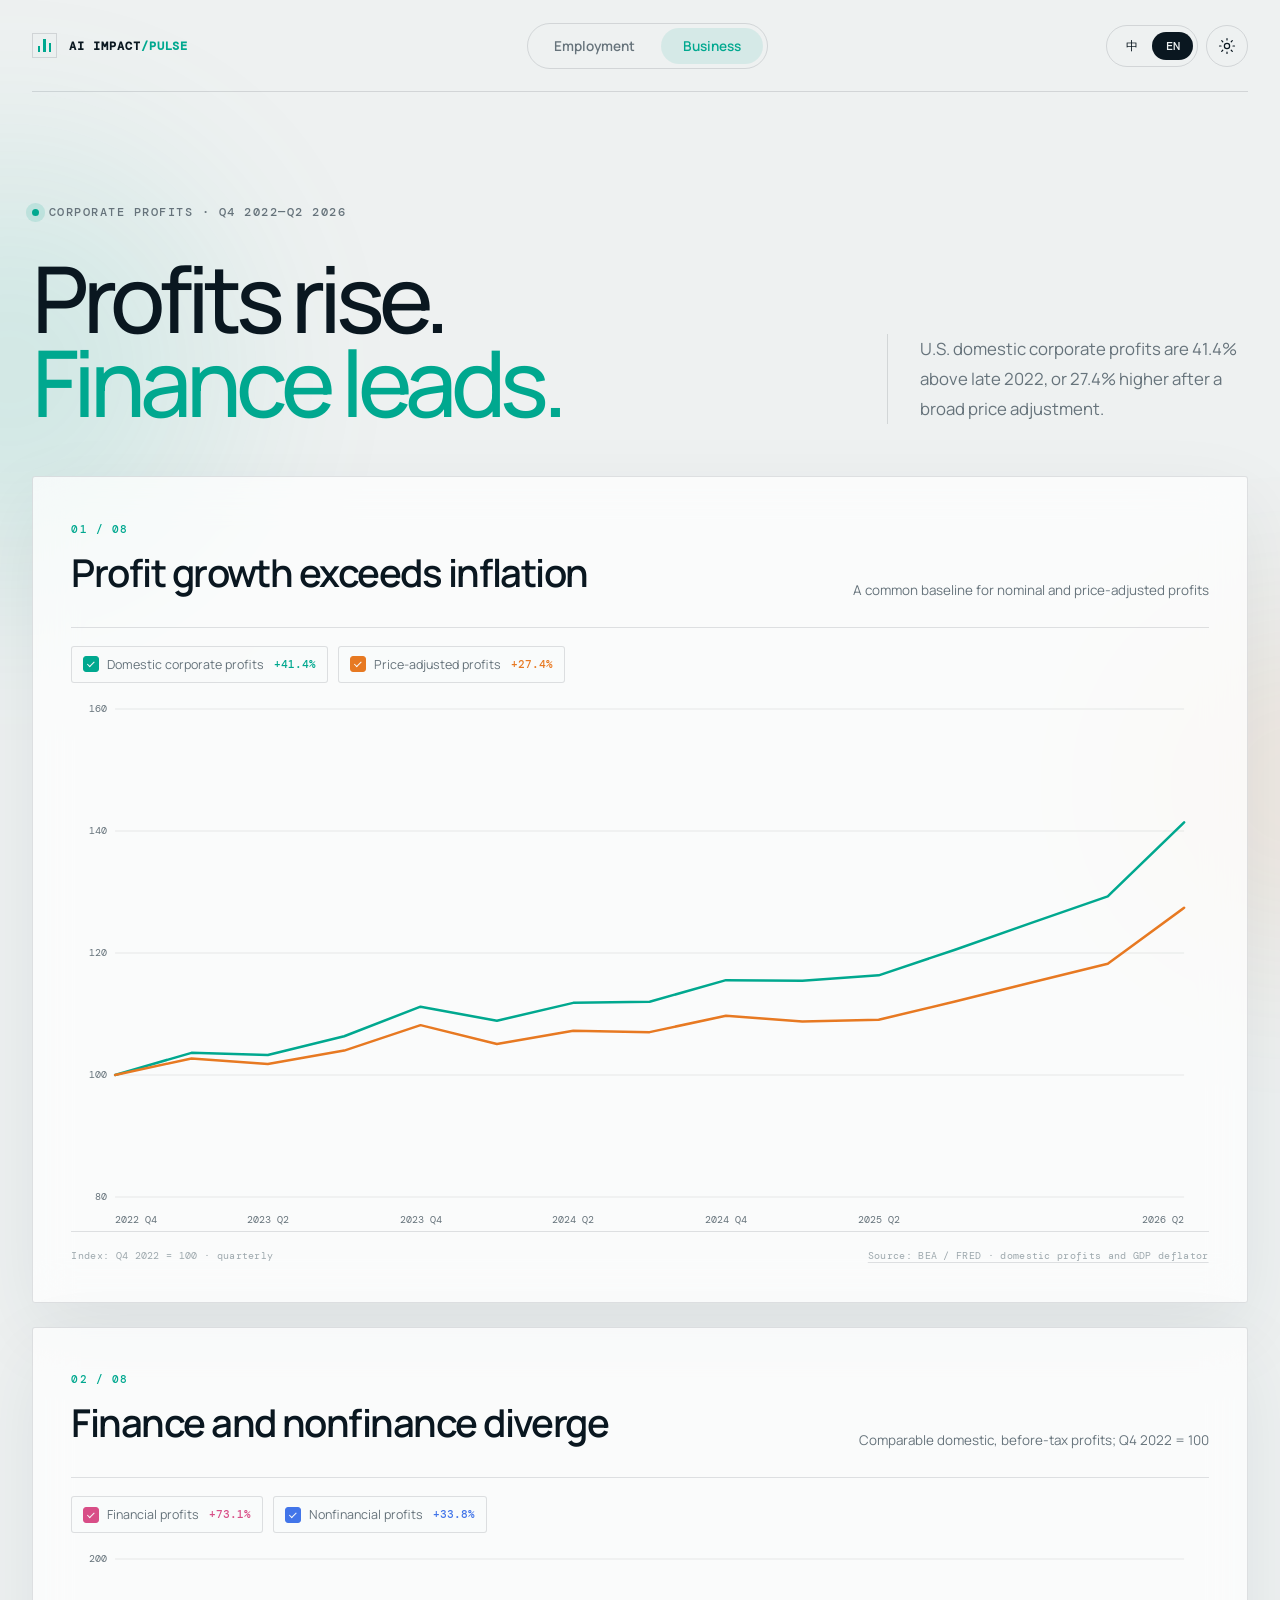
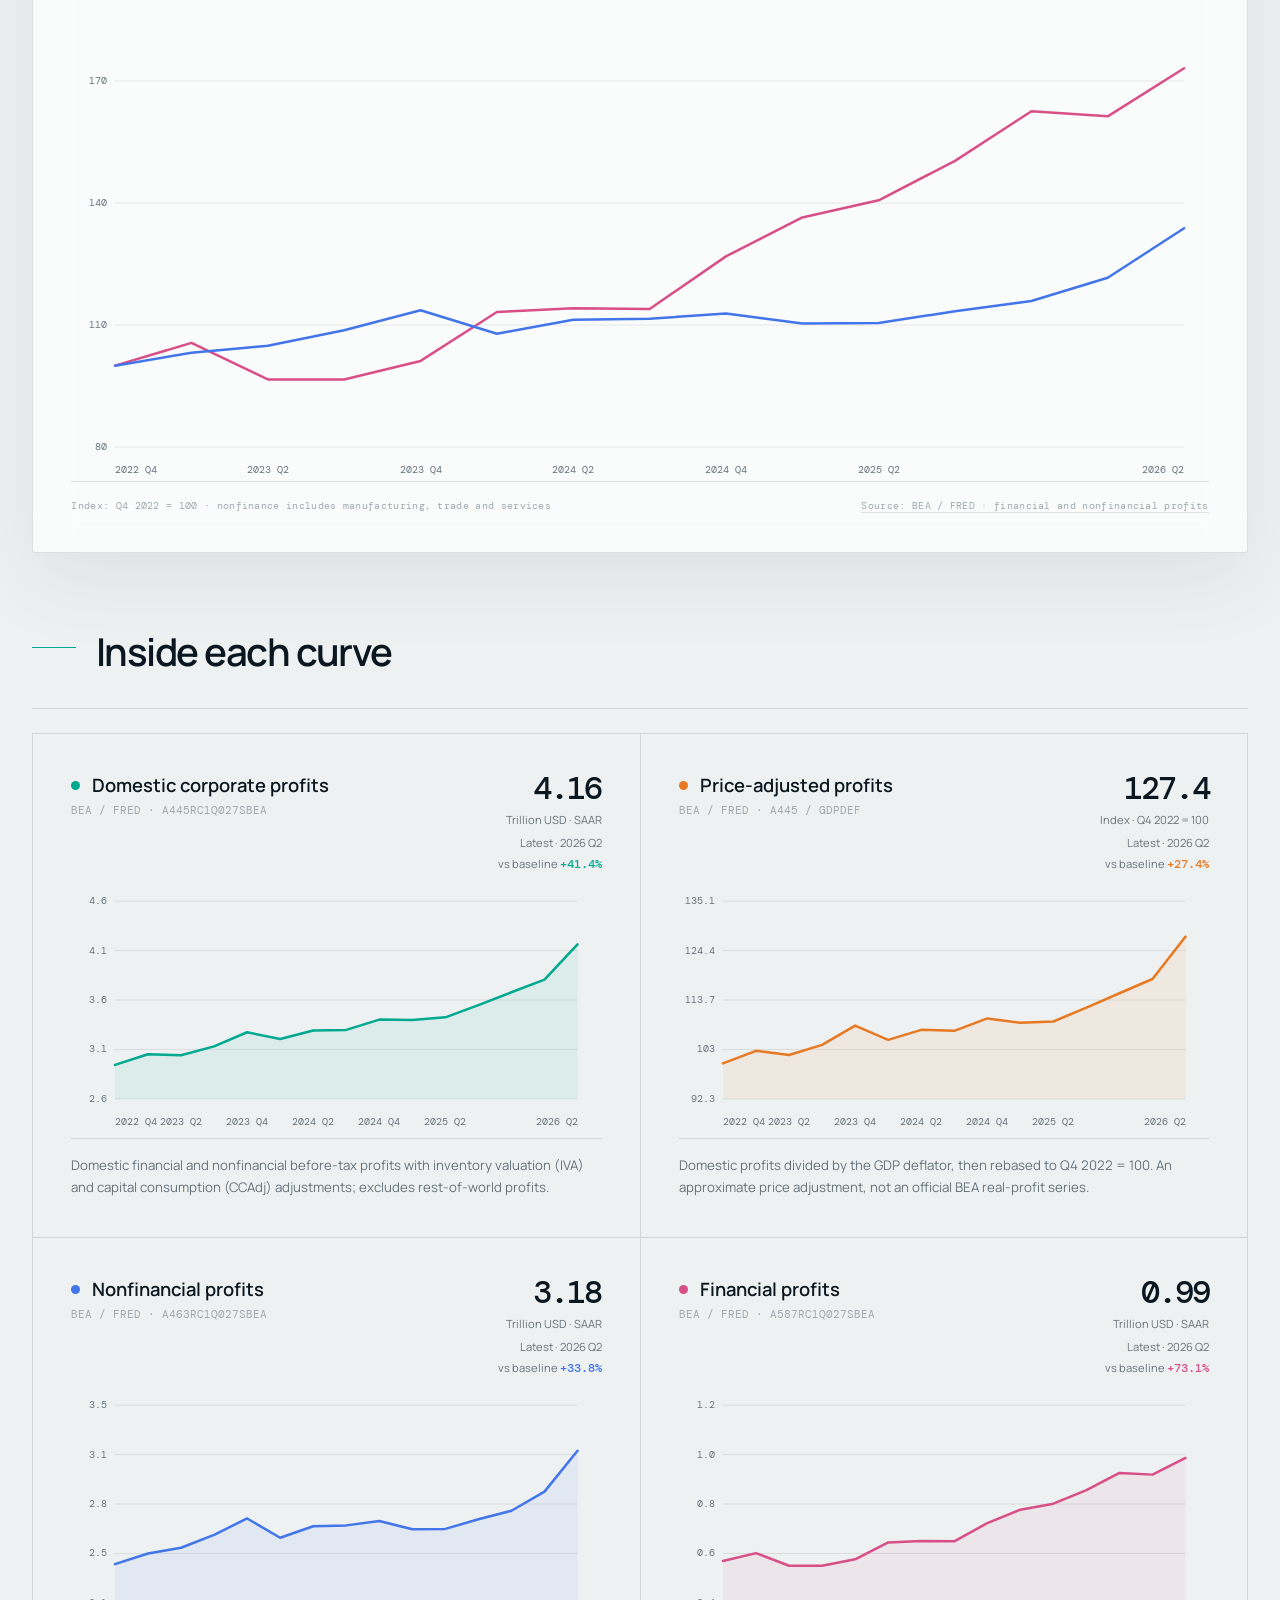
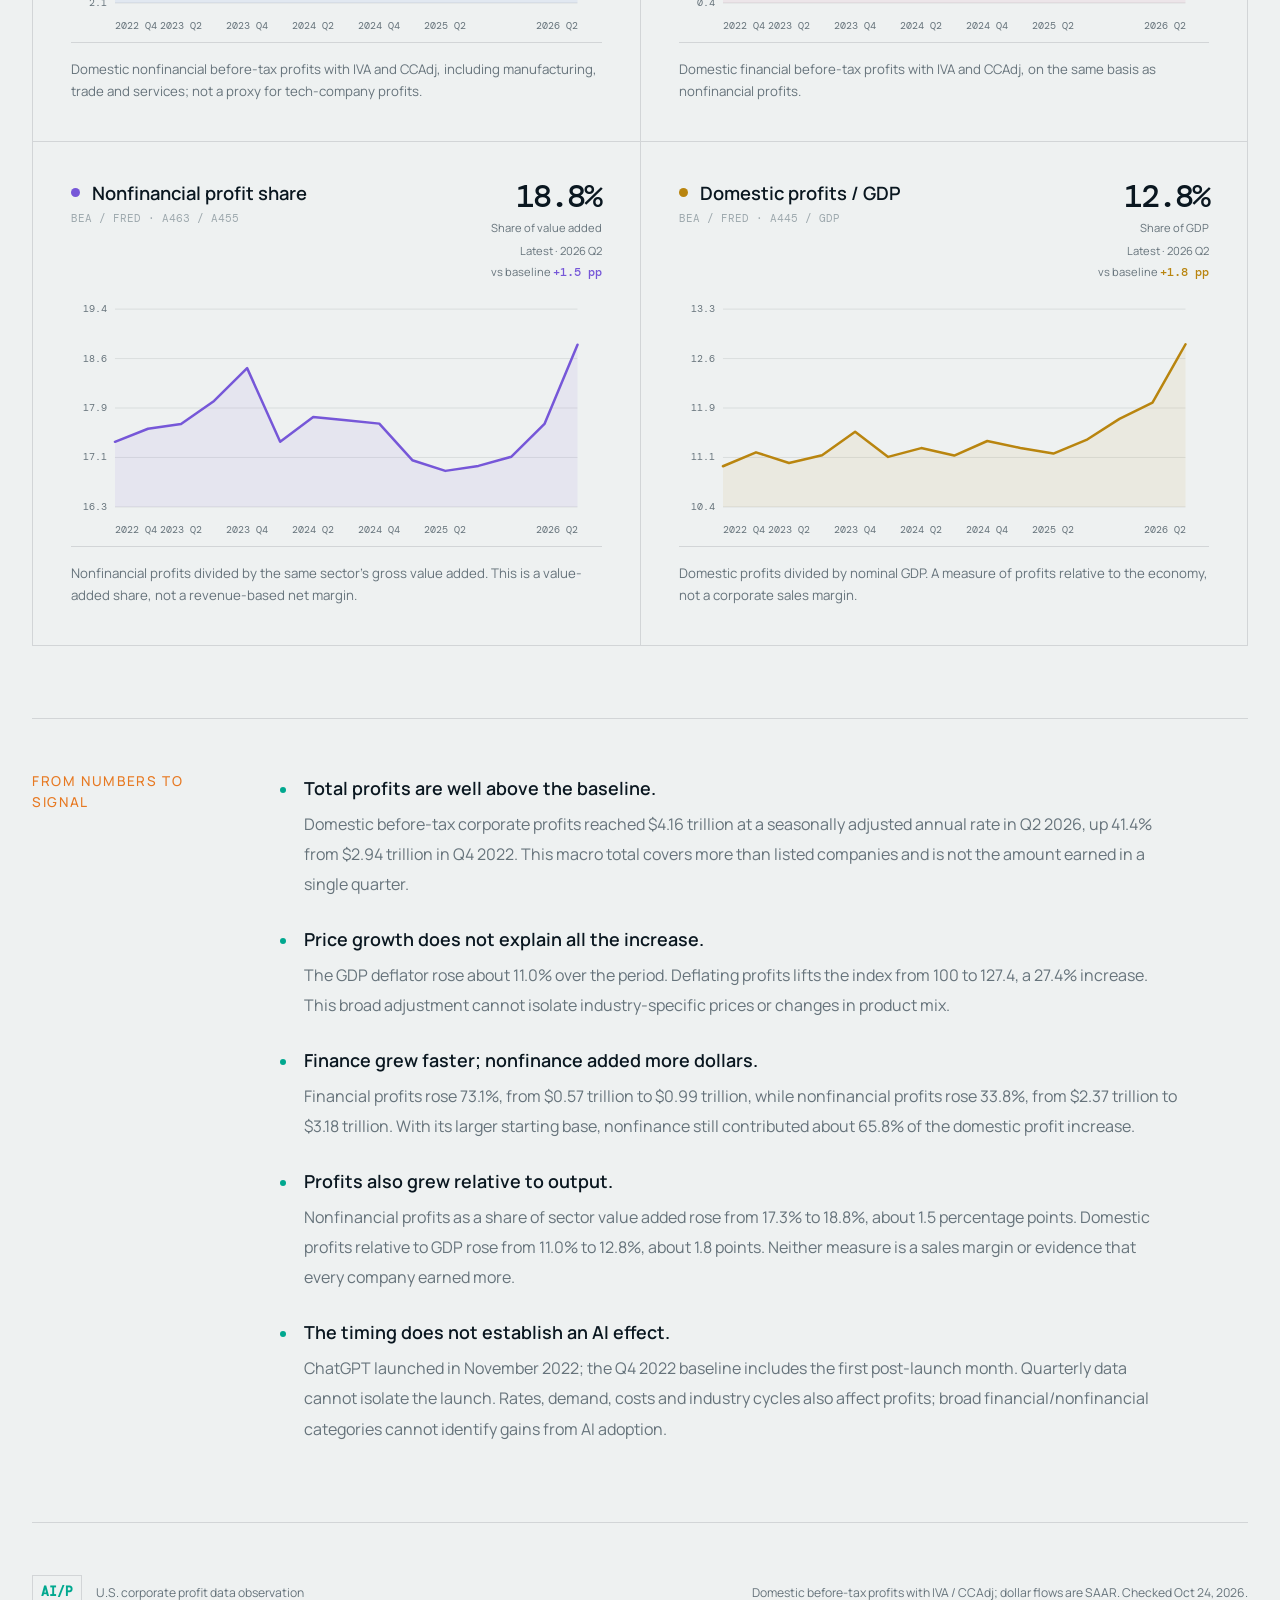
==== business.html @ 041643b2 "新增企业盈利分析页并将首页标题改为直接结论" ====
<!doctype html>
<html lang="zh-CN" data-theme="system">
<head>
  <meta charset="utf-8">
  <meta name="viewport" content="width=device-width, initial-scale=1">
  <meta name="description" content="ChatGPT 发布以来美国企业利润、价格调整后的盈利与金融和非金融行业差异。">
  <meta name="color-scheme" content="light dark">
  <title>企业｜AI 时代的数据观察</title>
  <link rel="icon" type="image/svg+xml" href="data:image/svg+xml,%3Csvg xmlns='http://www.w3.org/2000/svg' viewBox='0 0 64 64'%3E%3Crect width='64' height='64' rx='16' fill='%2309141f'/%3E%3Cpath d='M11 43l12-13 10 7 20-22' fill='none' stroke='%235eead4' stroke-width='6' stroke-linecap='round' stroke-linejoin='round'/%3E%3Ccircle cx='53' cy='15' r='5' fill='%23ffb454'/%3E%3C/svg%3E">
  <link rel="stylesheet" href="styles.css">
</head>
<body>
  <div class="ambient ambient-a" aria-hidden="true"></div>
  <div class="ambient ambient-b" aria-hidden="true"></div>

  <header class="topbar">
    <a class="brand" href="index.html" aria-label="AI Impact home">
      <span class="brand-mark" aria-hidden="true"><i></i><i></i><i></i></span>
      <span>AI IMPACT<span class="brand-accent">/PULSE</span></span>
    </a>
    <nav class="page-nav" aria-label="主题导航">
      <a href="index.html" data-i18n="navEmployment">就业</a>
      <a href="business.html" data-i18n="navBusiness" aria-current="page">企业</a>
    </nav>
    <div class="controls">
      <button class="control-btn lang-switch" id="langToggle" type="button" aria-label="Switch language"><span class="lang-active">中</span><span>EN</span></button>
      <button class="control-btn icon-btn" id="themeToggle" type="button" aria-label="切换至暗色模式">
        <svg class="sun" viewBox="0 0 24 24" aria-hidden="true"><circle cx="12" cy="12" r="3.5"/><path d="M12 2v2M12 20v2M4.93 4.93l1.42 1.42M17.65 17.65l1.42 1.42M2 12h2M20 12h2M4.93 19.07l1.42-1.42M17.65 6.35l1.42-1.42"/></svg>
        <svg class="moon" viewBox="0 0 24 24" aria-hidden="true"><path d="M20 15.2A8 8 0 0 1 8.8 4 8.2 8.2 0 1 0 20 15.2Z"/></svg>
      </button>
    </div>
  </header>

  <main id="top">
    <section class="intro" aria-labelledby="pageTitle">
      <div class="eyebrow"><span class="pulse-dot"></span><span data-i18n="eyebrow">企业盈利 · 2022 Q4—2026 Q2</span></div>
      <div class="intro-grid">
        <div>
          <h1 id="pageTitle" data-i18n="title">利润增长，<br><em>金融业领跑。</em></h1>
        </div>
        <div class="intro-copy">
          <p data-i18n="dek">美国企业境内利润较 2022 年末增长 41.4%，经价格调整后仍增长 27.4%。</p>
        </div>
      </div>
    </section>

    <section class="overview-panel" aria-labelledby="overviewTitle">
      <div class="panel-head">
        <div>
          <span class="section-no">01 / 08</span>
          <h2 id="overviewTitle" data-i18n="overviewTitle">利润增长，不只是价格上涨</h2>
        </div>
        <p data-i18n="overviewHint">统一起点，比较名义利润与价格调整后的走势</p>
      </div>
      <div class="legend" id="mainLegend"></div>
      <div class="chart chart-large" id="overviewChart" role="img" aria-label="以2022年第四季度为100的境内企业名义利润与价格调整后利润指数"></div>
      <div class="source-row">
        <span data-i18n="unit">指数：2022 Q4 = 100 · 季度数据</span>
        <a data-i18n="source" href="https://fred.stlouisfed.org/series/A445RC1Q027SBEA" target="_blank" rel="noopener">来源：BEA / FRED · 境内企业利润、GDP 平减指数</a>
      </div>
    </section>

    <section class="overview-panel" aria-labelledby="graduateOverviewTitle">
      <div class="panel-head">
        <div>
          <span class="section-no">02 / 08</span>
          <h2 id="graduateOverviewTitle" data-i18n="graduateOverviewTitle">金融与非金融：增幅不同</h2>
        </div>
        <p data-i18n="graduateOverviewHint">同口径境内税前利润；2022 Q4 = 100</p>
      </div>
      <div class="legend" id="graduateLegend"></div>
      <div class="chart chart-large" id="graduateOverviewChart" role="img" aria-label="金融和非金融境内企业利润指数比较"></div>
      <div class="source-row">
        <span data-i18n="graduateUnit">指数：2022 Q4 = 100 · 非金融含制造、贸易及服务业等</span>
        <a data-i18n="graduateSource" href="https://fred.stlouisfed.org/series/A587RC1Q027SBEA" target="_blank" rel="noopener">来源：BEA / FRED · 金融、非金融行业利润</a>
      </div>
    </section>

    <section class="details" aria-labelledby="detailsTitle">
      <div class="details-head">
        <span class="eyebrow-line"></span>
        <h2 id="detailsTitle" data-i18n="detailsTitle">拆开每一条曲线</h2>
      </div>
      <div class="chart-grid" id="detailGrid"></div>
    </section>

    <section class="reading" aria-labelledby="readingTitle">
      <h2 class="reading-kicker" id="readingTitle" data-i18n="readingKicker">从数字到信号</h2>
      <ul class="reading-list" data-i18n="readingText"><li><strong>企业利润总量明显高于起点。</strong>2026 年第二季度，境内企业税前利润为 4.16 万亿美元（季调年率），较 2022 年第四季度的 2.94 万亿美元增长 41.4%。这是境内公司制企业的宏观总量，不仅是上市公司，也不是一个季度实际赚得的金额。</li><li><strong>利润增长超过同期价格涨幅。</strong>同期 GDP 平减指数上涨约 11.0%；用它调整利润后，利润指数从 100 升至 127.4，增幅约 27.4%。价格上涨不能解释全部名义利润增长，但这一近似指标不能分离行业价格与产品结构变化。</li><li><strong>金融业增幅领先，非金融业贡献更多增量。</strong>金融企业利润从 0.57 万亿升至 0.99 万亿美元，增长 73.1%；非金融企业从 2.37 万亿升至 3.18 万亿美元，增长 33.8%。由于基数更大，非金融业仍贡献了约 65.8% 的境内利润增量。</li><li><strong>利润相对经济产出的份额也在扩大。</strong>非金融利润占同部门增加值的比例从 17.3% 升至 18.8%，提高约 1.5 个百分点；境内利润与 GDP 之比从 11.0% 升至 12.8%，提高约 1.8 个百分点。两者都不是销售净利率，也不表示每家企业都赚得更多。</li><li><strong>时间上的同步，不能证明 AI 带来这些利润。</strong>ChatGPT 于 2022 年 11 月发布，本页以包含发布后首月的 2022 Q4 为参照，季度数据无法精确切分发布前后。利率、需求、成本及行业周期也会改变利润；金融与非金融的宏观划分不足以识别 AI 采用者的收益。</li></ul>
    </section>
  </main>

  <footer>
    <div><span class="footer-mark">AI/P</span><span data-i18n="footerText">美国企业盈利数据观察</span></div>
    <p data-i18n="footerNote">境内企业税前利润，含 IVA / CCAdj；金额为季调年率。核查：2026.10.24。</p>
  </footer>

  <div class="tooltip" id="tooltip" role="status" aria-live="polite"></div>
  <script src="business.js"></script>
  <script src="charts.js"></script>
</body>
</html>
---- styles.css ----
@import url('https://fonts.googleapis.com/css2?family=DM+Mono:wght@400;500&family=Manrope:wght@400;500;600;700&family=Noto+Sans+SC:wght@400;500;600;700&display=swap');

:root {
  color-scheme: light;
  --bg: #eef1f1;
  --surface: rgba(255,255,255,.72);
  --surface-solid: #f8fafa;
  --ink: #0a1720;
  --muted: #66737b;
  --faint: #9da8ad;
  --line: rgba(10,23,32,.12);
  --grid: rgba(10,23,32,.09);
  --teal: #00a88f;
  --orange: #e77922;
  --blue: #4275e9;
  --pink: #d84e87;
  --violet: #7657d8;
  --gold: #b9850f;
  --shadow: 0 28px 80px rgba(28,48,58,.08);
}

html[data-theme="dark"] {
  color-scheme: dark;
  --bg: #071118;
  --surface: rgba(12,27,36,.78);
  --surface-solid: #0d1c25;
  --ink: #edf7f8;
  --muted: #93a4ad;
  --faint: #5e7078;
  --line: rgba(208,234,237,.13);
  --grid: rgba(208,234,237,.09);
  --teal: #5eead4;
  --orange: #ffb454;
  --blue: #82a7ff;
  --pink: #ff85b3;
  --violet: #b9a2ff;
  --gold: #ffd166;
  --shadow: 0 28px 90px rgba(0,0,0,.28);
}

* { box-sizing: border-box; }
html { scroll-behavior: smooth; }
body {
  margin: 0;
  min-width: 320px;
  background: var(--bg);
  color: var(--ink);
  font-family: Manrope, "Noto Sans SC", system-ui, sans-serif;
  transition: background .35s ease, color .35s ease;
  overflow-x: hidden;
}
button, a { font: inherit; }
button { color: inherit; }
.ambient { position: fixed; border-radius: 50%; pointer-events: none; filter: blur(100px); opacity: .12; z-index: -1; }
.ambient-a { width: 420px; height: 420px; background: var(--teal); left: -200px; top: 160px; }
.ambient-b { width: 330px; height: 330px; background: var(--orange); right: -180px; top: 620px; opacity: .09; }

.topbar {
  width: min(1400px, calc(100% - 64px));
  margin: 0 auto;
  height: 92px;
  display: flex;
  align-items: center;
  justify-content: space-between;
  border-bottom: 1px solid var(--line);
}
.brand { color: var(--ink); text-decoration: none; font: 600 .75rem/1 DM Mono, monospace; letter-spacing: .08em; display: flex; align-items: center; gap: 12px; }
.brand-accent { color: var(--teal); }
.brand-mark { width: 25px; height: 25px; display: flex; align-items: end; gap: 3px; padding: 5px; border: 1px solid var(--line); }
.brand-mark i { width: 3px; background: var(--teal); display: block; }
.brand-mark i:nth-child(1) { height: 6px; }.brand-mark i:nth-child(2) { height: 13px; }.brand-mark i:nth-child(3) { height: 9px; }
.page-nav { display: flex; gap: 4px; padding: 4px; border: 1px solid var(--line); border-radius: 999px; }
.page-nav a { text-decoration: none; color: var(--muted); font-size: .85rem; font-weight: 600; padding: 9px 22px; border-radius: 999px; transition: background .2s, color .2s; }
.page-nav a:hover { color: var(--ink); background: var(--surface); }
.page-nav a[aria-current="page"] { color: var(--teal); background: color-mix(in srgb, var(--teal) 10%, transparent); }
a:focus-visible, button:focus-visible { outline: 2px solid var(--teal); outline-offset: 4px; }
.controls { display: flex; gap: 8px; }
.control-btn { height: 42px; border: 1px solid var(--line); background: transparent; cursor: pointer; border-radius: 999px; transition: background .2s, border-color .2s; }
.control-btn:hover { background: var(--surface); border-color: var(--faint); }
.lang-switch { display: grid; grid-template-columns: repeat(2, 1fr); padding: 4px; min-width: 92px; align-items: center; font: 500 .75rem/1 DM Mono, monospace; }
.lang-switch span { padding: 8px 9px; border-radius: 99px; }
.lang-switch .lang-active { background: var(--ink); color: var(--bg); }
.icon-btn { width: 42px; display: grid; place-items: center; }
.icon-btn svg { width: 18px; height: 18px; fill: none; stroke: currentColor; stroke-width: 1.6; stroke-linecap: round; stroke-linejoin: round; }
.icon-btn .moon { display: none; }
html[data-theme="dark"] .icon-btn .sun { display: none; }
html[data-theme="dark"] .icon-btn .moon { display: block; }

main { width: min(1400px, calc(100% - 64px)); margin: 0 auto; }
.intro { padding: clamp(64px, 9vw, 130px) 0 52px; }
.eyebrow { font: 500 .72rem/1 DM Mono, monospace; letter-spacing: .13em; color: var(--muted); text-transform: uppercase; display: flex; gap: 10px; align-items: center; margin-bottom: 38px; }
.pulse-dot { width: 7px; height: 7px; border-radius: 50%; background: var(--teal); box-shadow: 0 0 0 6px color-mix(in srgb, var(--teal) 14%, transparent); }
.intro-grid { display: grid; grid-template-columns: minmax(0, 1.5fr) minmax(300px, .72fr); gap: clamp(48px, 8vw, 130px); align-items: end; }
h1 { margin: 0; font-size: clamp(3.1rem, 7.2vw, 7.6rem); line-height: .91; letter-spacing: -.065em; font-weight: 500; }
h1 em { font-style: normal; color: var(--teal); }
.intro-copy { border-left: 1px solid var(--line); padding-left: 32px; }
.intro-copy > p { font-size: 1.05rem; line-height: 1.8; color: var(--muted); margin: 0; }

.overview-panel { background: var(--surface); border: 1px solid var(--line); border-radius: 3px; box-shadow: var(--shadow); backdrop-filter: blur(20px); padding: clamp(24px, 3vw, 46px); }
.overview-panel + .overview-panel { margin-top: 24px; }
.panel-head { display: flex; justify-content: space-between; gap: 24px; align-items: flex-end; margin-bottom: 28px; }
.panel-head h2, .details-head h2 { font-size: clamp(1.7rem, 3vw, 2.7rem); letter-spacing: -.04em; margin: 8px 0 0; font-weight: 600; }
.panel-head p { color: var(--muted); margin: 0; font-size: .84rem; }
.section-no { font: 500 .7rem/1 DM Mono, monospace; letter-spacing: .1em; color: var(--teal); }
.legend { display: flex; gap: 10px; flex-wrap: wrap; border-top: 1px solid var(--line); padding: 18px 0 8px; }
.legend-item { border: 1px solid var(--line); background: color-mix(in srgb, var(--surface-solid) 55%, transparent); padding: 9px 11px; color: var(--muted); display: flex; gap: 8px; align-items: center; border-radius: 3px; font-size: .78rem; cursor: pointer; transition: opacity .2s, background .2s, border-color .2s; }
.legend-item:hover { border-color: color-mix(in srgb, var(--series-color) 48%, var(--line)); background: var(--surface-solid); }
.legend-check { width: 16px; height: 16px; border: 1px solid var(--series-color); background: var(--series-color); border-radius: 3px; display: grid; place-items: center; flex: 0 0 auto; }
.legend-check i { width: 7px; height: 4px; border-left: 1.5px solid var(--surface-solid); border-bottom: 1.5px solid var(--surface-solid); transform: rotate(-45deg) translateY(-1px); }
.legend-name { white-space: nowrap; }
.legend-item strong { color: var(--series-color); font: 500 .7rem/1 DM Mono, monospace; padding-left: 2px; }
.legend-item.is-muted { opacity: .42; background: transparent; }
.legend-item.is-muted .legend-check { background: transparent; border-color: var(--faint); }
.legend-item.is-muted .legend-check i { opacity: 0; }
.chart { position: relative; width: 100%; min-height: 250px; }
.chart-large { height: min(48vw, 540px); min-height: 360px; }
.chart svg { width: 100%; height: 100%; overflow: visible; display: block; }
.chart text { fill: var(--muted); font-family: DM Mono, monospace; font-size: 10px; }
.grid-line { stroke: var(--grid); stroke-width: 1; vector-effect: non-scaling-stroke; }
.axis-line { stroke: var(--line); stroke-width: 1; vector-effect: non-scaling-stroke; }
.series-line { fill: none; stroke: var(--series-color); stroke-width: 2.5; vector-effect: non-scaling-stroke; stroke-linecap: round; stroke-linejoin: round; transition: opacity .2s; }
.series-gap { stroke-dasharray: 4 5; }
.series-area { opacity: .075; }
.series-dot { fill: var(--surface-solid); stroke: var(--series-color); stroke-width: 2; vector-effect: non-scaling-stroke; opacity: 0; transition: opacity .1s; }
.hover-line { stroke: var(--ink); stroke-width: 1; stroke-dasharray: 3 4; vector-effect: non-scaling-stroke; opacity: .35; }
.chart-hit { fill: transparent; cursor: crosshair; }
.source-row a { color: inherit; text-decoration-color: var(--line); text-underline-offset: 3px; }
.source-row { display: flex; justify-content: space-between; gap: 20px; padding-top: 16px; border-top: 1px solid var(--line); color: var(--faint); font: 400 .65rem/1.5 DM Mono, monospace; letter-spacing: .03em; }
.tooltip { position: fixed; z-index: 20; pointer-events: none; opacity: 0; transform: translate(12px, -50%); background: var(--ink); color: var(--bg); padding: 12px 14px; border-radius: 3px; box-shadow: 0 12px 35px rgba(0,0,0,.25); min-width: 150px; transition: opacity .08s; font-size: .75rem; }
.tooltip.is-visible { opacity: 1; }
.tooltip-date { font: 500 .67rem/1 DM Mono, monospace; opacity: .65; margin-bottom: 10px; }
.tooltip-row { display: flex; justify-content: space-between; gap: 22px; margin-top: 6px; }
.tooltip-row span:first-child { display: flex; align-items: center; gap: 7px; }
.tooltip-swatch { width: 7px; height: 7px; border-radius: 50%; background: var(--c); }
.tooltip strong { font-family: DM Mono, monospace; }

.reading { display: grid; grid-template-columns: .35fr 1.65fr; gap: 40px; border-top: 1px solid var(--line); padding: 52px 0 78px; align-items: start; }
.reading-kicker { margin: 0; color: var(--orange); font: 500 .85rem/1.6 Manrope, "Noto Sans SC", sans-serif; letter-spacing: .12em; text-transform: uppercase; }
.reading-list { margin: 0; padding-left: 1.25em; display: grid; gap: 22px; max-width: 900px; }
.reading-list li { padding-left: 6px; color: var(--muted); font-size: 1rem; line-height: 1.9; }
.reading-list li::marker { color: var(--teal); }
.reading strong { color: var(--ink); font-weight: 600; display: block; font-size: 1.12rem; margin-bottom: 4px; }
.details { padding: 64px 0 72px; }
.details-head { display: flex; align-items: center; gap: 20px; border-bottom: 1px solid var(--line); padding-bottom: 30px; margin-bottom: 24px; }
.eyebrow-line { width: 44px; height: 1px; background: var(--teal); }
.chart-grid { display: grid; grid-template-columns: repeat(2, minmax(0, 1fr)); border-left: 1px solid var(--line); border-top: 1px solid var(--line); }
.chart-card { padding: clamp(22px, 3vw, 38px); border-right: 1px solid var(--line); border-bottom: 1px solid var(--line); min-width: 0; }
.card-head { display: flex; justify-content: space-between; gap: 18px; margin-bottom: 12px; }
.card-title { display: flex; gap: 12px; align-items: center; }
.card-title i { flex: 0 0 9px; width: 9px; height: 9px; background: var(--series-color); border-radius: 50%; }
.card-title h3 { margin: 0; font-size: 1.15rem; font-weight: 600; }
.card-head > div:first-child { min-width: 0; }
.series-code { overflow-wrap: anywhere; color: var(--faint); font: 400 .67rem/1 DM Mono, monospace; margin-top: 7px; }
.card-stat { text-align: right; flex: 0 0 auto; }
.card-stat strong { font: 500 2rem/1 DM Mono, monospace; letter-spacing: -.06em; }
.card-stat span { display: block; color: var(--muted); font-size: .7rem; margin-top: 8px; }
.card-stat .card-change { margin-top: 6px; white-space: nowrap; }
.card-change b { color: var(--series-color); font: 500 .72rem/1 DM Mono, monospace; }
.mini-chart { height: 250px; }
.card-note { border-top: 1px solid var(--line); padding-top: 16px; margin: 5px 0 0; color: var(--muted); font-size: .83rem; line-height: 1.65; }
footer { width: min(1400px, calc(100% - 64px)); margin: 0 auto; border-top: 1px solid var(--line); min-height: 140px; display: flex; justify-content: space-between; align-items: center; gap: 20px; color: var(--muted); font-size: .76rem; }
footer > div { display: flex; align-items: center; gap: 14px; }
.footer-mark { font: 600 .8rem/1 DM Mono, monospace; border: 1px solid var(--line); padding: 10px 8px; color: var(--teal); }
footer p { text-align: right; }

@media (max-width: 900px) {
  .topbar, main, footer { width: min(100% - 36px, 1400px); }
  .topbar { height: 76px; }
  .intro { padding-top: 64px; }
  .intro-grid { grid-template-columns: 1fr; gap: 40px; }
  .intro-copy { max-width: 650px; }
  .chart-grid { grid-template-columns: 1fr; }
  .reading { grid-template-columns: 1fr; gap: 22px; }
}
@media (max-width: 760px) {
  .topbar { display: grid; grid-template-columns: 1fr auto; height: auto; min-height: 120px; gap: 12px; padding: 16px 0; }
  .page-nav { grid-row: 2; grid-column: 1 / -1; justify-self: center; }
  .page-nav a { padding: 8px 26px; }
  .controls { grid-column: 2; grid-row: 1; }
}
@media (max-width: 620px) {
  .topbar, main, footer { width: min(100% - 24px, 1400px); }
  .brand { font-size: .65rem; }
  .brand-mark { display: none; }
  .lang-switch { min-width: 82px; }
  h1 { font-size: clamp(2.75rem, 15vw, 4.2rem); line-height: .96; }
  .intro-copy { border-left: 0; padding-left: 0; }
  .panel-head { align-items: start; flex-direction: column; }
  .overview-panel { margin-left: -4px; margin-right: -4px; padding: 20px 14px; }
  .chart-large { min-height: 330px; }
  .source-row { flex-direction: column; gap: 6px; }
  .legend { gap: 12px 18px; }
  .legend-item { width: calc(50% - 9px); justify-content: flex-start; }
  .legend-name { white-space: normal; min-width: 0; overflow-wrap: anywhere; }
  .legend-item strong { margin-left: auto; flex-shrink: 0; }
  .graduate-overview .legend-item { width: 100%; }
  .chart-card { padding: 26px 16px; }
  .card-head { align-items: flex-start; gap: 12px; }
  .card-title { gap: 8px; }
  .card-title h3 { font-size: 1rem; overflow-wrap: anywhere; }
  .card-stat { max-width: 52%; }
  .card-unit { line-height: 1.5; }
  .card-stat .card-change { white-space: normal; }
  .card-stat strong { font-size: 1.65rem; }
  footer { align-items: flex-start; flex-direction: column; justify-content: center; padding: 28px 0; }
  footer p { text-align: left; margin: 0; }
}
@media (prefers-reduced-motion: reduce) { * { scroll-behavior: auto !important; transition-duration: .01ms !important; } }
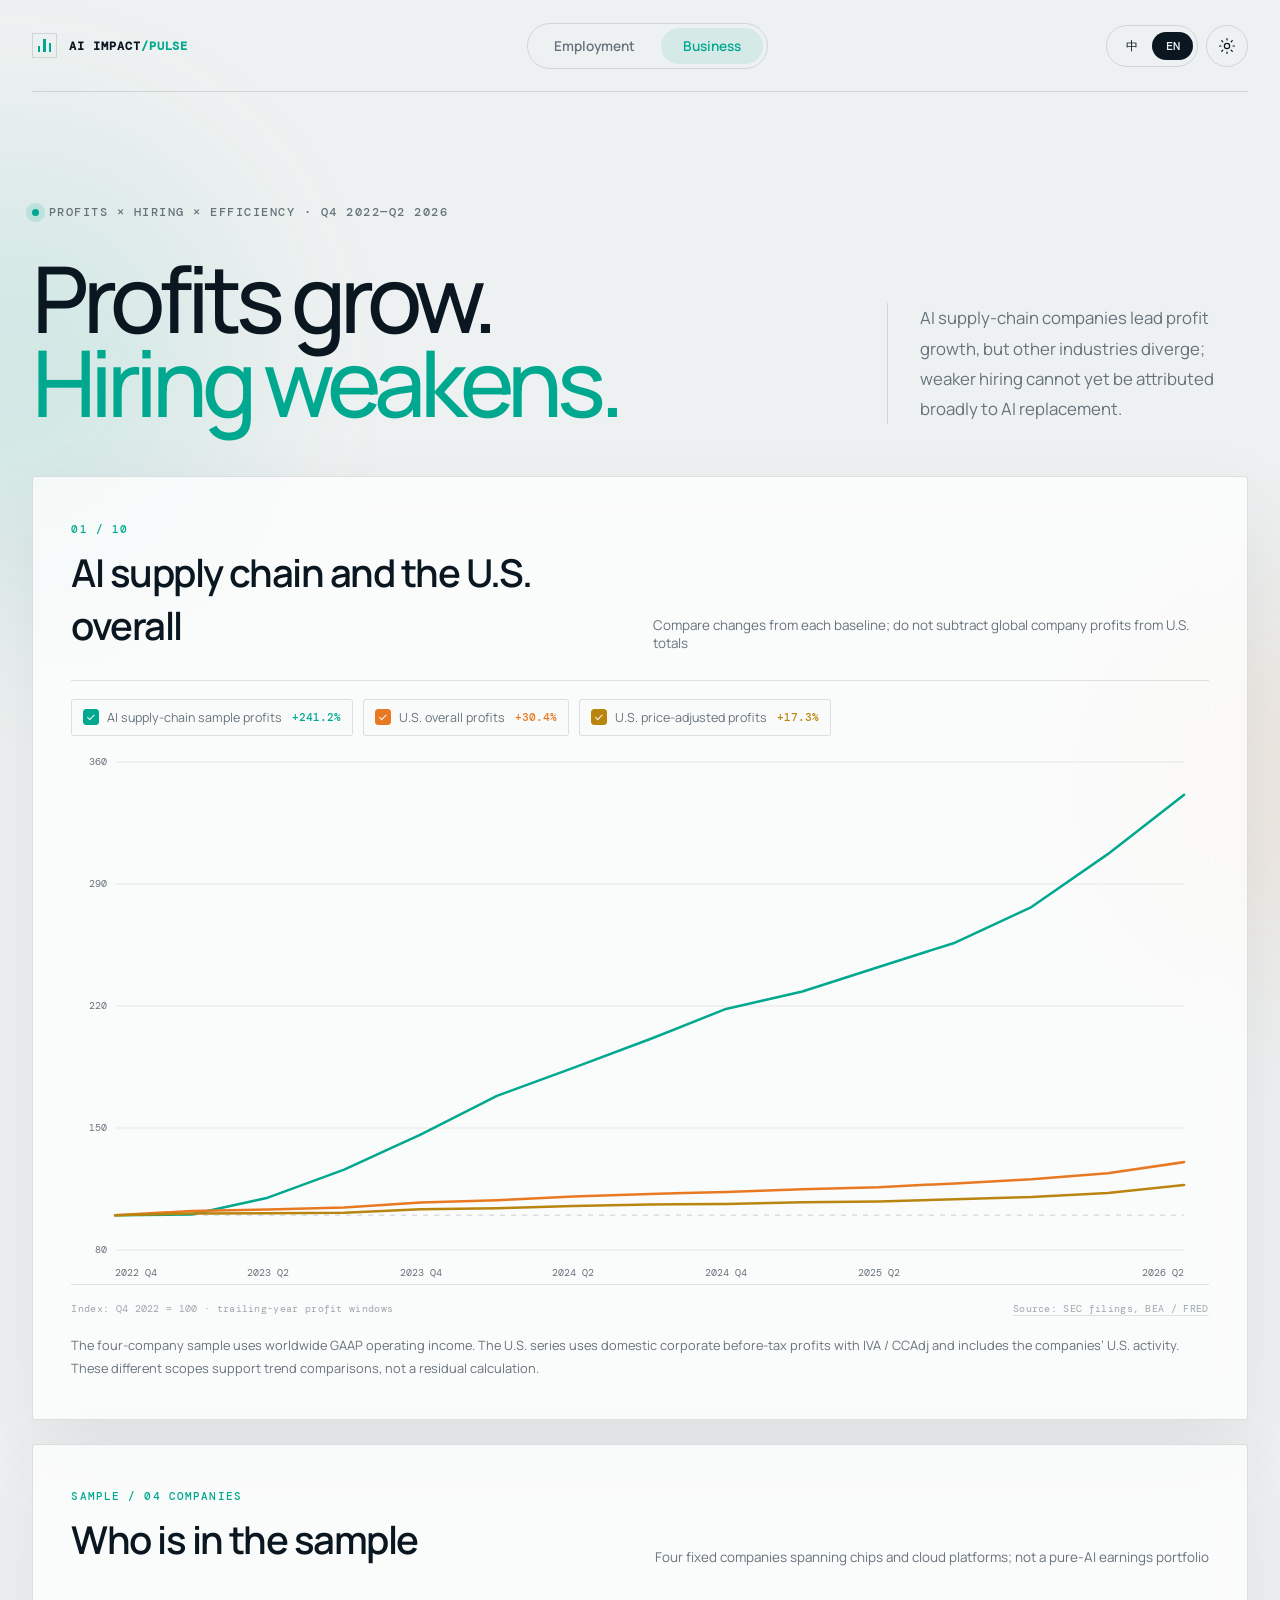
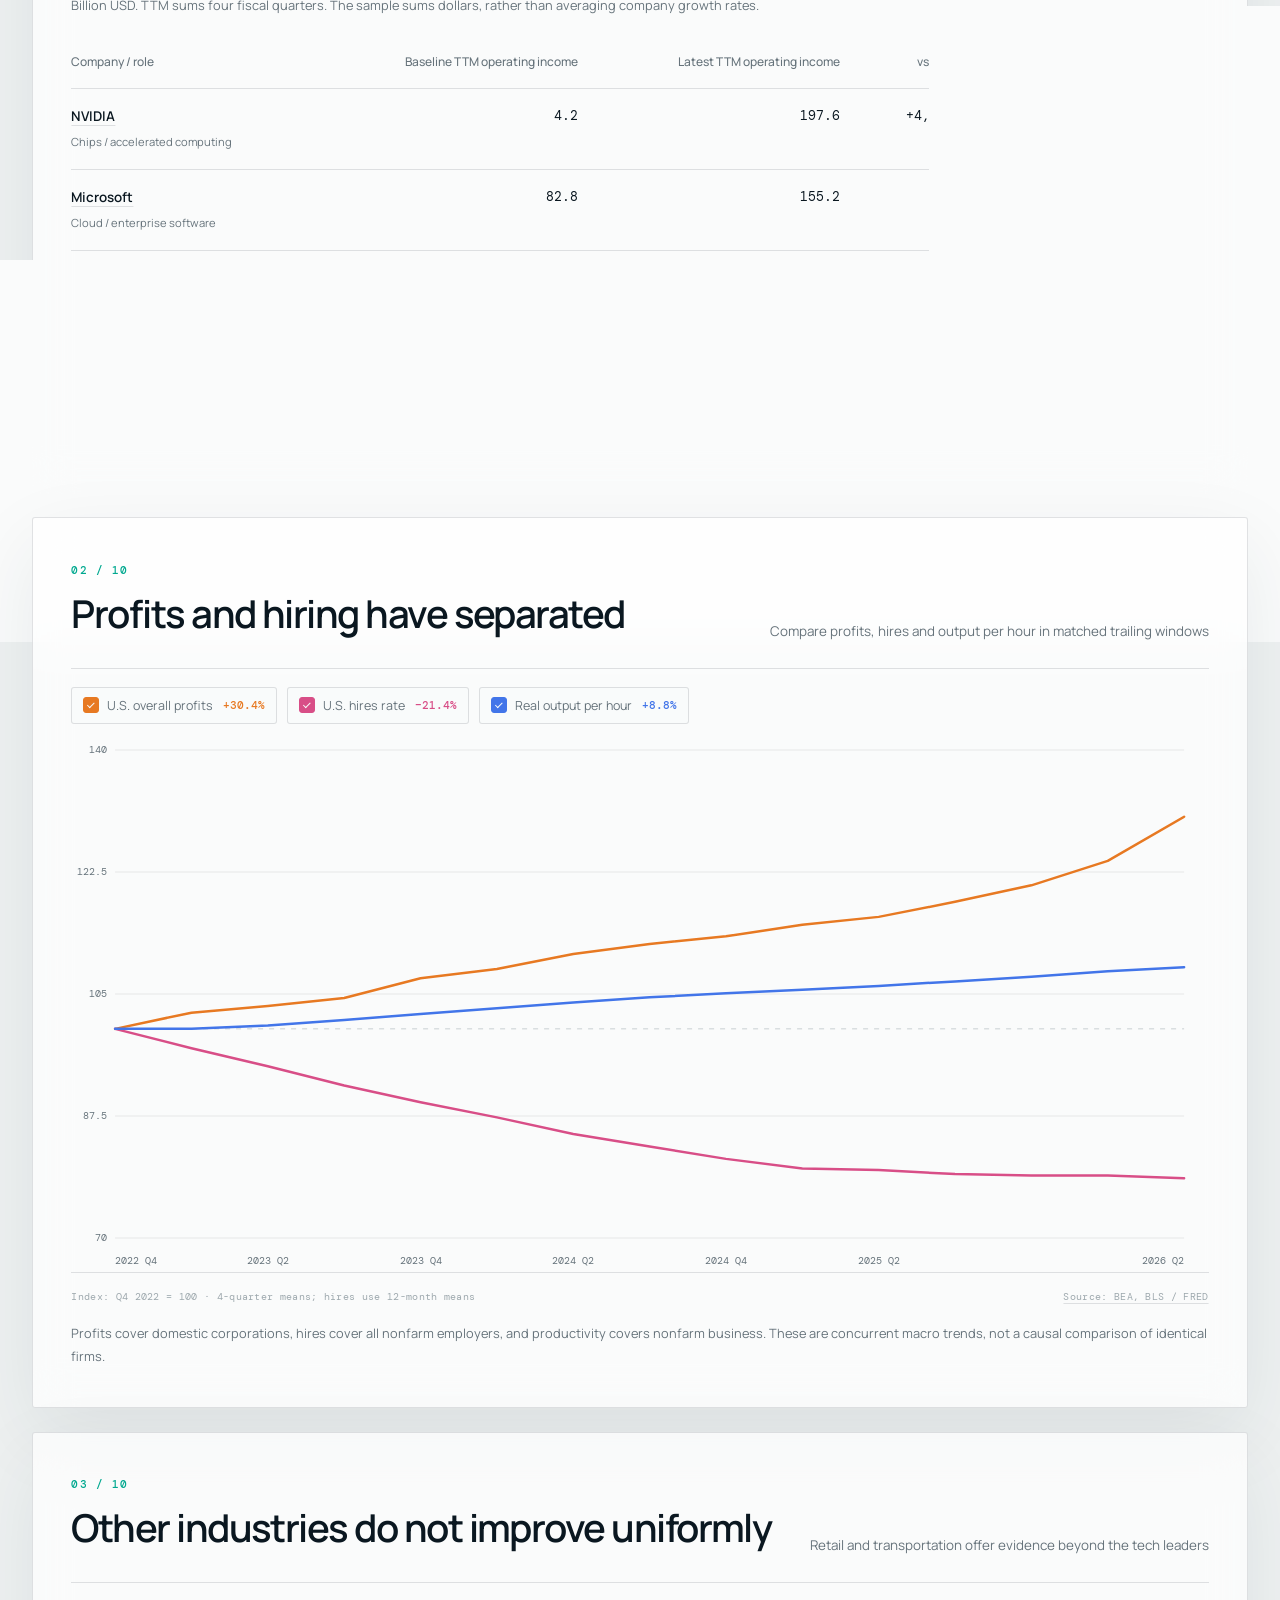
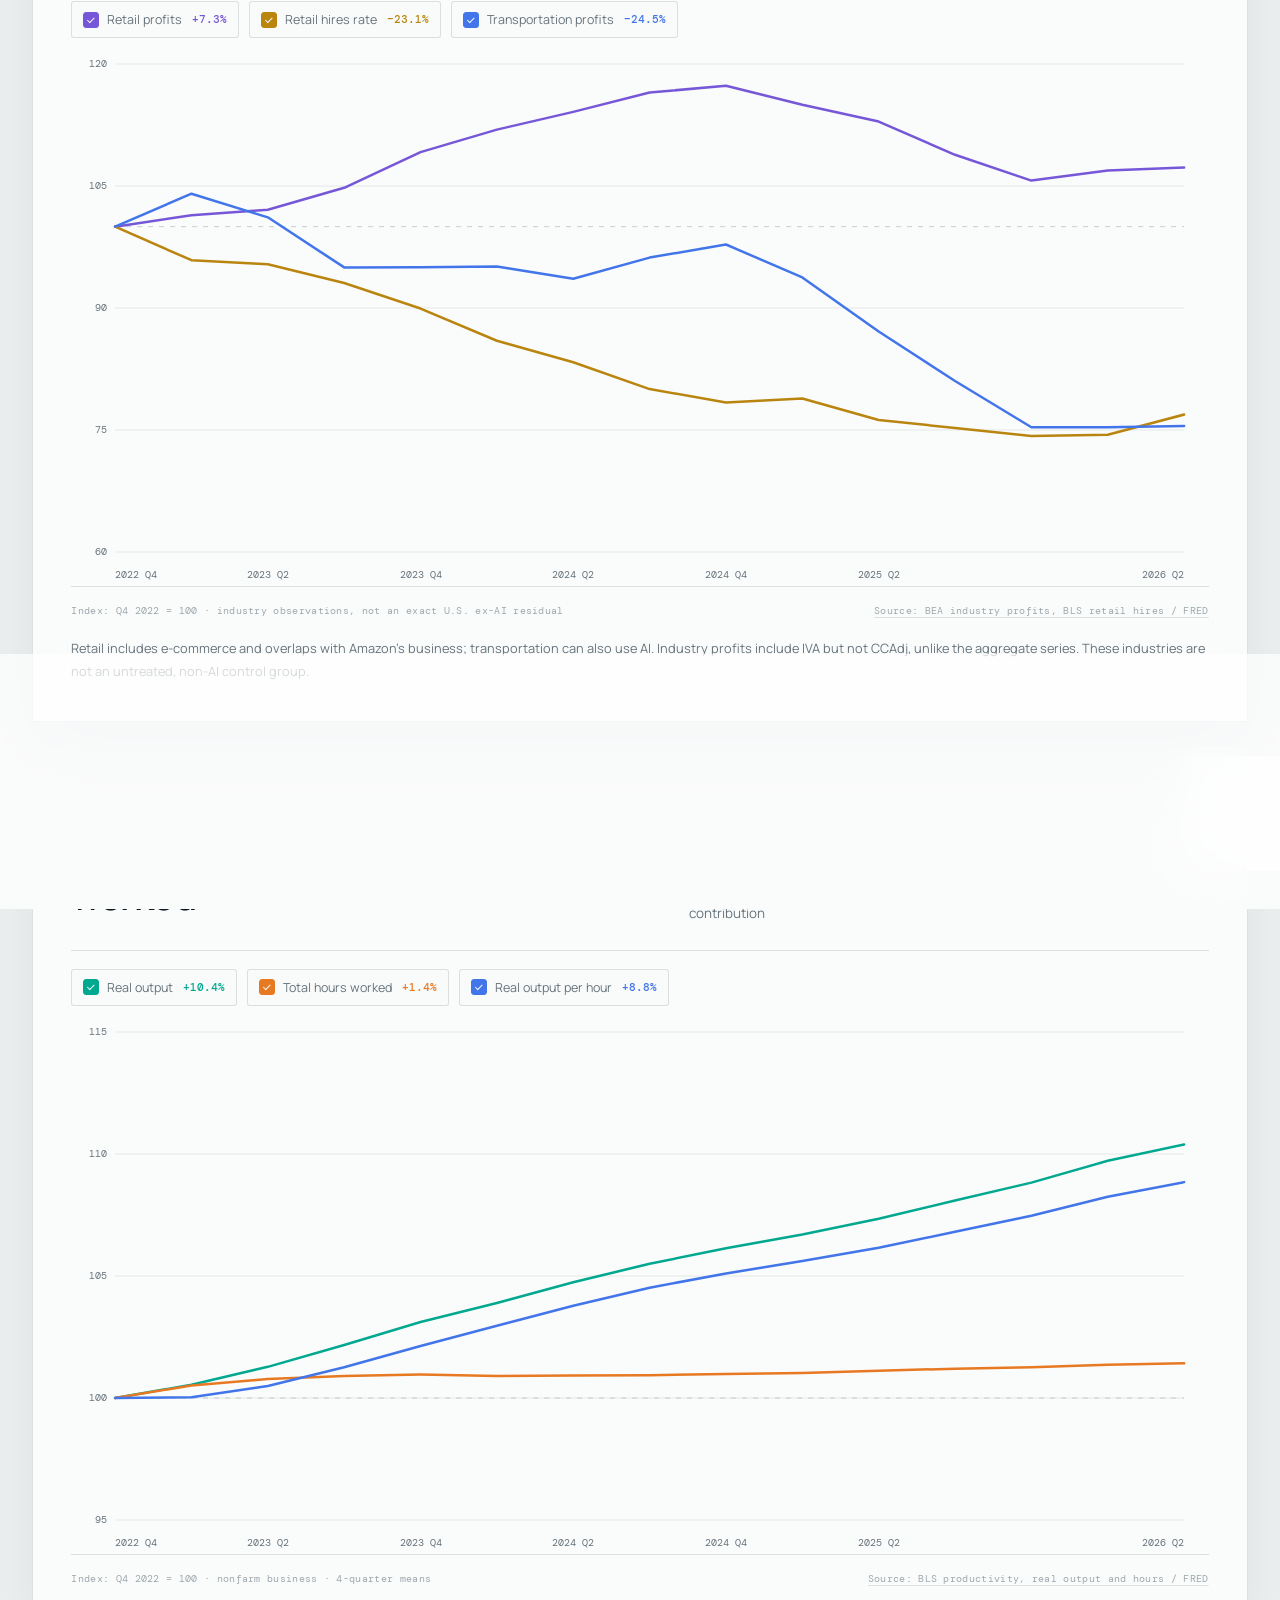
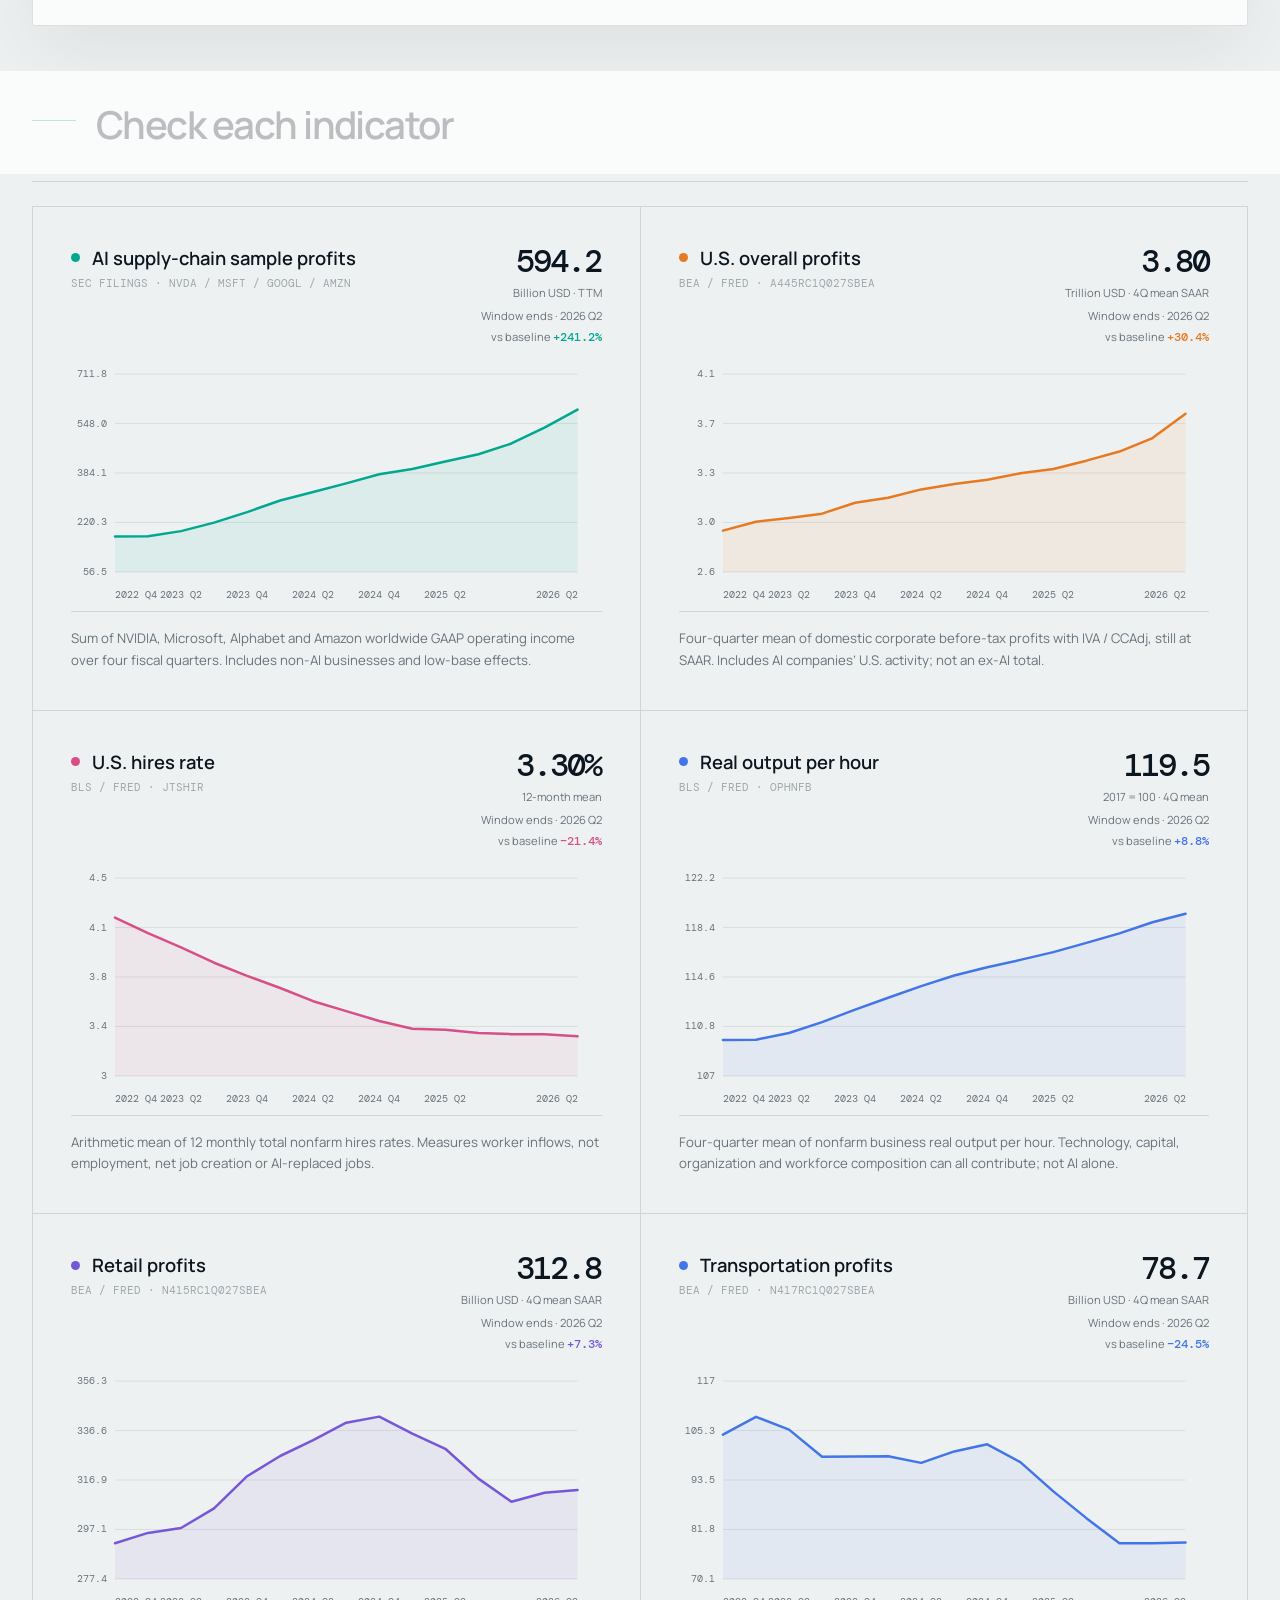
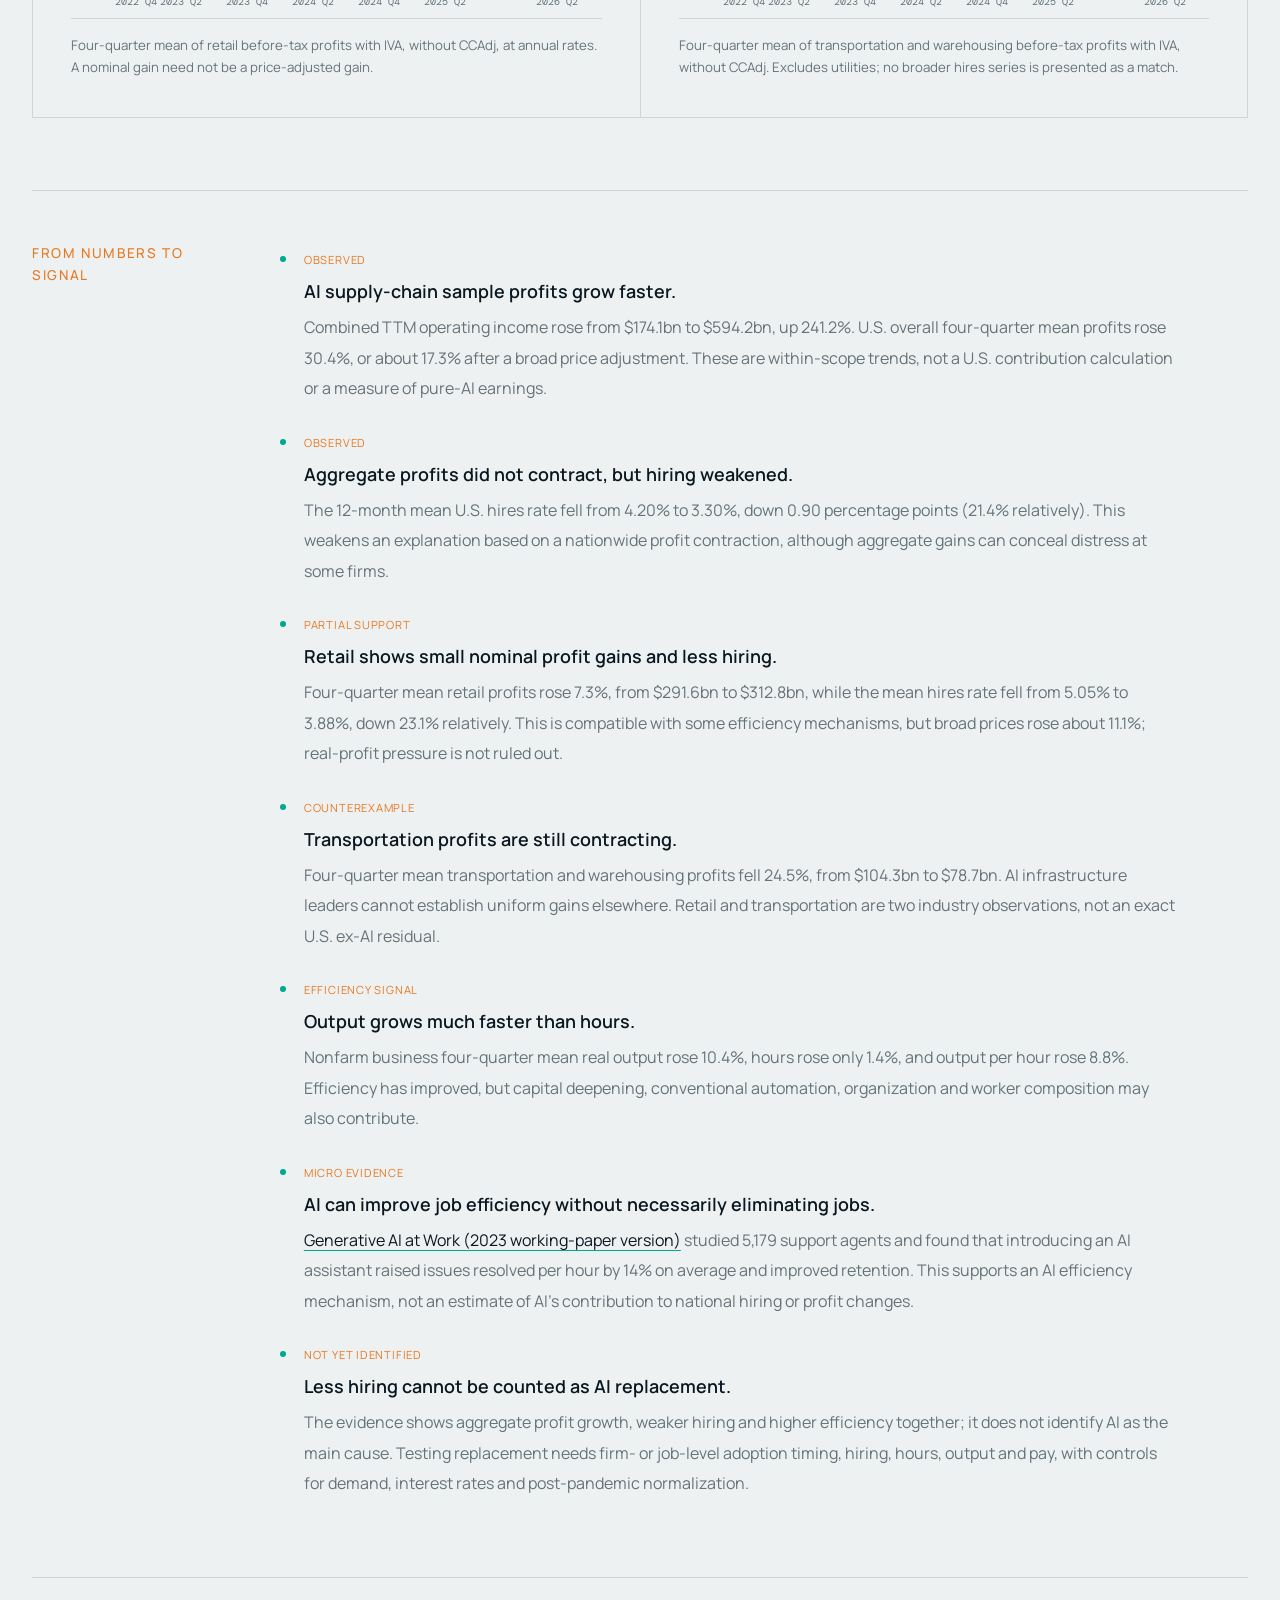
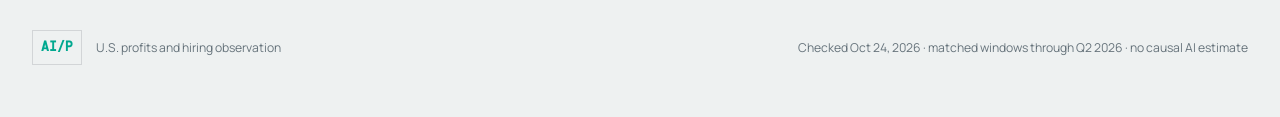
==== commit edd703a9: "按AI产业链与美国整体重构盈利招聘分析并加入行业反例" ====
--- a/business.html
+++ b/business.html
@@ -3,7 +3,7 @@
 <head>
   <meta charset="utf-8">
   <meta name="viewport" content="width=device-width, initial-scale=1">
-  <meta name="description" content="ChatGPT 发布以来美国企业利润、价格调整后的盈利与金融和非金融行业差异。">
+  <meta name="description" content="比较 AI 产业链公司与美国整体盈利，结合其它行业、招聘和生产率数据检验 AI 替代与提效的解释。">
   <meta name="color-scheme" content="light dark">
   <title>企业｜AI 时代的数据观察</title>
   <link rel="icon" type="image/svg+xml" href="data:image/svg+xml,%3Csvg xmlns='http://www.w3.org/2000/svg' viewBox='0 0 64 64'%3E%3Crect width='64' height='64' rx='16' fill='%2309141f'/%3E%3Cpath d='M11 43l12-13 10 7 20-22' fill='none' stroke='%235eead4' stroke-width='6' stroke-linecap='round' stroke-linejoin='round'/%3E%3Ccircle cx='53' cy='15' r='5' fill='%23ffb454'/%3E%3C/svg%3E">
@@ -31,68 +31,72 @@
     </div>
   </header>
 
-  <main id="top">
+  <main id="top" class="business-main">
     <section class="intro" aria-labelledby="pageTitle">
-      <div class="eyebrow"><span class="pulse-dot"></span><span data-i18n="eyebrow">企业盈利 · 2022 Q4—2026 Q2</span></div>
+      <div class="eyebrow"><span class="pulse-dot"></span><span data-i18n="eyebrow">盈利 × 招聘 × 效率 · 2022 Q4—2026 Q2</span></div>
       <div class="intro-grid">
         <div>
-          <h1 id="pageTitle" data-i18n="title">利润增长，<br><em>金融业领跑。</em></h1>
+          <h1 id="pageTitle" data-i18n="title">整体利润增，<br><em>招聘仍走弱。</em></h1>
         </div>
         <div class="intro-copy">
-          <p data-i18n="dek">美国企业境内利润较 2022 年末增长 41.4%，经价格调整后仍增长 27.4%。</p>
+          <p data-i18n="dek">AI 产业链样本盈利增幅领先，但其它行业表现分化，尚不能把招聘减弱统一归因为 AI 替代。</p>
         </div>
       </div>
     </section>
 
-    <section class="overview-panel" aria-labelledby="overviewTitle">
-      <div class="panel-head">
-        <div>
-          <span class="section-no">01 / 08</span>
-          <h2 id="overviewTitle" data-i18n="overviewTitle">利润增长，不只是价格上涨</h2>
-        </div>
-        <p data-i18n="overviewHint">统一起点，比较名义利润与价格调整后的走势</p>
-      </div>
+    <section class="overview-panel" aria-labelledby="overviewChartTitle">
+      <div class="panel-head"><div><span class="section-no">01 / 10</span><h2 data-i18n="overviewTitle" id="overviewChartTitle">AI 产业链样本与美国整体</h2></div><p data-i18n="overviewHint">比较各自起点以来的变化，不把全球公司利润从美国总量中相减</p></div>
       <div class="legend" id="mainLegend"></div>
-      <div class="chart chart-large" id="overviewChart" role="img" aria-label="以2022年第四季度为100的境内企业名义利润与价格调整后利润指数"></div>
-      <div class="source-row">
-        <span data-i18n="unit">指数：2022 Q4 = 100 · 季度数据</span>
-        <a data-i18n="source" href="https://fred.stlouisfed.org/series/A445RC1Q027SBEA" target="_blank" rel="noopener">来源：BEA / FRED · 境内企业利润、GDP 平减指数</a>
-      </div>
+      <div class="chart chart-large" id="overviewChart" role="img" aria-label="AI产业链样本经营利润与美国境内企业利润的起点归一化趋势"></div>
+      <div class="source-row"><span data-i18n="unit">指数：2022 Q4 = 100 · 利润采用近一年窗口</span><a data-i18n="source" href="https://fred.stlouisfed.org/series/A445RC1Q027SBEA" target="_blank" rel="noopener">来源：SEC 财报、BEA / FRED</a></div>
+      <p data-i18n="scopeNote" class="method-note">样本为四家公司的全球 GAAP 经营利润；美国整体为境内公司制企业税前利润（含 IVA / CCAdj），且包含样本在美活动。两者口径不同，只作增长趋势参照。</p>
     </section>
 
-    <section class="overview-panel" aria-labelledby="graduateOverviewTitle">
-      <div class="panel-head">
-        <div>
-          <span class="section-no">02 / 08</span>
-          <h2 id="graduateOverviewTitle" data-i18n="graduateOverviewTitle">金融与非金融：增幅不同</h2>
-        </div>
-        <p data-i18n="graduateOverviewHint">同口径境内税前利润；2022 Q4 = 100</p>
-      </div>
-      <div class="legend" id="graduateLegend"></div>
-      <div class="chart chart-large" id="graduateOverviewChart" role="img" aria-label="金融和非金融境内企业利润指数比较"></div>
-      <div class="source-row">
-        <span data-i18n="graduateUnit">指数：2022 Q4 = 100 · 非金融含制造、贸易及服务业等</span>
-        <a data-i18n="graduateSource" href="https://fred.stlouisfed.org/series/A587RC1Q027SBEA" target="_blank" rel="noopener">来源：BEA / FRED · 金融、非金融行业利润</a>
-      </div>
+    <section class="overview-panel sample-panel" aria-labelledby="sampleTitle">
+      <div class="panel-head"><div><span class="section-no">SAMPLE / 04 COMPANIES</span><h2 data-i18n="sampleTitle" id="sampleTitle">样本由谁组成</h2></div><p data-i18n="sampleHint">固定四家公司：芯片与云平台；不是“纯 AI 利润”组合</p></div>
+      <p class="method-note" data-i18n="companyUnit">单位：十亿美元；TTM 为近四个财季之和。样本采用总额加权，不是四家公司增幅的简单平均。</p>
+      <div class="table-scroll"><table class="company-table"><caption class="visually-hidden" data-i18n="sampleTitle">样本由谁组成</caption>
+        <thead><tr><th data-i18n="companyHead" scope="col">公司 / 产业链角色</th><th data-i18n="baseHead" scope="col">起点 TTM 经营利润</th><th data-i18n="latestHead" scope="col">最新 TTM 经营利润</th><th data-i18n="changeHead" scope="col">较起点</th><th data-i18n="periodHead" scope="col">最新财季结束日</th></tr></thead>
+        <tbody data-i18n="companyRows"><tr><th scope="row"><a href="https://www.sec.gov/edgar/browse/?CIK=1045810" target="_blank" rel="noopener">NVIDIA</a><small>芯片 / 加速计算</small></th><td>4.2</td><td>197.6</td><td>+4,577.5%</td><td>2026-07-26</td></tr><tr><th scope="row"><a href="https://www.sec.gov/edgar/browse/?CIK=789019" target="_blank" rel="noopener">Microsoft</a><small>云平台 / 企业软件</small></th><td>82.8</td><td>155.2</td><td>+87.5%</td><td>2026-06-30</td></tr><tr><th scope="row"><a href="https://www.sec.gov/edgar/browse/?CIK=1652044" target="_blank" rel="noopener">Alphabet</a><small>云平台 / 模型与广告</small></th><td>74.8</td><td>147.6</td><td>+97.3%</td><td>2026-06-30</td></tr><tr><th scope="row"><a href="https://www.sec.gov/edgar/browse/?CIK=1018724" target="_blank" rel="noopener">Amazon</a><small>AWS 云平台 / 电商</small></th><td>12.2</td><td>93.7</td><td>+665.1%</td><td>2026-06-30</td></tr></tbody>
+      </table></div>
+      <p data-i18n="companyPeriod" class="method-note">NVIDIA 财季按最近自然季度归组，通常滞后约一个月；其 2026 Q2 组包含截至 7 月 26 日的财季。其他三家截至 6 月 30 日。</p>
+    </section>
+
+    <section class="overview-panel" aria-labelledby="macroChartTitle">
+      <div class="panel-head"><div><span class="section-no">02 / 10</span><h2 data-i18n="macroTitle" id="macroChartTitle">整体利润增长，招聘并未同步</h2></div><p data-i18n="macroHint">在同一时间窗内比较利润、招聘率和每小时产出</p></div>
+      <div class="legend" id="macroLegend"></div>
+      <div class="chart chart-large" id="macroChart" role="img" aria-label="美国整体利润、雇佣率与生产率的趋势比较"></div>
+      <div class="source-row"><span data-i18n="macroUnit">指数：2022 Q4 = 100 · 利润、生产率为近四季均值，招聘为近 12 个月均值</span><a data-i18n="macroSource" href="https://fred.stlouisfed.org/series/JTSHIR" target="_blank" rel="noopener">来源：BEA、BLS / FRED</a></div>
+      <p class="method-note" data-i18n="macroNote">利润覆盖境内公司制企业，雇佣率覆盖全部非农雇主，生产率为非农商业部门；它们是宏观同期趋势，不是同一批企业的因果比较。</p>
+    </section>
+
+    <section class="overview-panel" aria-labelledby="industryChartTitle">
+      <div class="panel-head"><div><span class="section-no">03 / 10</span><h2 data-i18n="industryTitle" id="industryChartTitle">其它行业没有一致的盈利改善</h2></div><p data-i18n="industryHint">观察零售与运输仓储，避免仅从科技龙头推断全美</p></div>
+      <div class="legend" id="industryLegend"></div>
+      <div class="chart chart-large" id="industryChart" role="img" aria-label="零售利润、零售招聘和运输仓储利润的趋势比较"></div>
+      <div class="source-row"><span data-i18n="industryUnit">指数：2022 Q4 = 100 · 行业是观察样本，不是严格“剔除 AI”后的其余美国企业</span><a data-i18n="industrySource" href="https://fred.stlouisfed.org/series/N415RC1Q027SBEA" target="_blank" rel="noopener">来源：BEA 行业利润、BLS 零售招聘 / FRED</a></div>
+      <p data-i18n="industryNote" class="method-note">零售包含电商等业务，与亚马逊集团存在业务交叉；运输仓储也可能使用 AI。行业利润含 IVA、不含 CCAdj，与整体利润定义有差异。不能将这些行业当作“未使用 AI”的对照组。</p>
+    </section>
+
+    <section class="overview-panel" aria-labelledby="efficiencyChartTitle">
+      <div class="panel-head"><div><span class="section-no">04 / 10</span><h2 data-i18n="efficiencyTitle" id="efficiencyChartTitle">实际产出跑赢工时，效率确有提升</h2></div><p data-i18n="efficiencyHint">每小时产出上升是提效线索，不是 AI 贡献的直接测量</p></div>
+      <div class="legend" id="efficiencyLegend"></div>
+      <div class="chart chart-large" id="efficiencyChart" role="img" aria-label="非农商业实际产出、劳动工时与每小时产出的趋势比较"></div>
+      <div class="source-row"><span data-i18n="efficiencyUnit">指数：2022 Q4 = 100 · 非农商业部门 · 近四季均值</span><a data-i18n="efficiencySource" href="https://fred.stlouisfed.org/series/OPHNFB" target="_blank" rel="noopener">来源：BLS 劳动生产率、实际产出与工时 / FRED</a></div>
     </section>
 
     <section class="details" aria-labelledby="detailsTitle">
-      <div class="details-head">
-        <span class="eyebrow-line"></span>
-        <h2 id="detailsTitle" data-i18n="detailsTitle">拆开每一条曲线</h2>
-      </div>
+      <div class="details-head"><span class="eyebrow-line"></span><h2 data-i18n="detailsTitle" id="detailsTitle">核对每一项指标</h2></div>
       <div class="chart-grid" id="detailGrid"></div>
     </section>
-
     <section class="reading" aria-labelledby="readingTitle">
-      <h2 class="reading-kicker" id="readingTitle" data-i18n="readingKicker">从数字到信号</h2>
-      <ul class="reading-list" data-i18n="readingText"><li><strong>企业利润总量明显高于起点。</strong>2026 年第二季度，境内企业税前利润为 4.16 万亿美元（季调年率），较 2022 年第四季度的 2.94 万亿美元增长 41.4%。这是境内公司制企业的宏观总量，不仅是上市公司，也不是一个季度实际赚得的金额。</li><li><strong>利润增长超过同期价格涨幅。</strong>同期 GDP 平减指数上涨约 11.0%；用它调整利润后，利润指数从 100 升至 127.4，增幅约 27.4%。价格上涨不能解释全部名义利润增长，但这一近似指标不能分离行业价格与产品结构变化。</li><li><strong>金融业增幅领先，非金融业贡献更多增量。</strong>金融企业利润从 0.57 万亿升至 0.99 万亿美元，增长 73.1%；非金融企业从 2.37 万亿升至 3.18 万亿美元，增长 33.8%。由于基数更大，非金融业仍贡献了约 65.8% 的境内利润增量。</li><li><strong>利润相对经济产出的份额也在扩大。</strong>非金融利润占同部门增加值的比例从 17.3% 升至 18.8%，提高约 1.5 个百分点；境内利润与 GDP 之比从 11.0% 升至 12.8%，提高约 1.8 个百分点。两者都不是销售净利率，也不表示每家企业都赚得更多。</li><li><strong>时间上的同步，不能证明 AI 带来这些利润。</strong>ChatGPT 于 2022 年 11 月发布，本页以包含发布后首月的 2022 Q4 为参照，季度数据无法精确切分发布前后。利率、需求、成本及行业周期也会改变利润；金融与非金融的宏观划分不足以识别 AI 采用者的收益。</li></ul>
+      <h2 data-i18n="readingKicker" class="reading-kicker" id="readingTitle">从数字到信号</h2>
+      <ul data-i18n="readingText" class="reading-list"><li><span class="evidence-label">已观察到</span><strong>AI 产业链样本盈利增长更快。</strong>四家公司 TTM 经营利润合计从 1,741 亿增至 5,942 亿美元，增长 241.2%；美国整体近四季平均利润增长 30.4%，价格调整后约增 17.3%。这是各自口径内的趋势比较，不代表样本贡献了多少美国利润，也不是纯 AI 收入或利润的测量。</li><li><span class="evidence-label">已观察到</span><strong>整体利润没有收缩，招聘率却下降。</strong>同期全美近 12 个月平均雇佣率从 4.20% 降至 3.30%，下降 0.90 个百分点（相对下降 21.4%）。利润与招聘背离，削弱了“全国性利润收缩导致少招人”的解释；但总量增长仍可能掩盖部分企业经营恶化。</li><li><span class="evidence-label">局部支持</span><strong>零售业出现利润小涨、招聘减少。</strong>零售利润近四季均值从 2,916 亿增至 3,128 亿美元，名义增长 7.3%；平均雇佣率从 5.05% 降至 3.88%，相对下降 23.1%。这符合部分提效机制，但同期整体价格水平上升约 11.1%，不能据此排除实际利润压力。</li><li><span class="evidence-label">行业反例</span><strong>运输仓储业利润仍在收缩。</strong>其利润近四季均值下降 24.5%，从 1,043 亿降至 787 亿美元。AI 基建公司的高增长不能外推为其它行业已普遍受益；零售与运输也只是两个行业观察，不是严格剔除 AI 的全美剩余企业。</li><li><span class="evidence-label">提效线索</span><strong>产出增长明显快于工时。</strong>非农商业实际产出近四季均值增长 10.4%，总工时仅增 1.4%，每小时实际产出增长 8.8%。这支持生产效率提高的现象，但资本深化、传统自动化、组织调整和人员结构也可能解释一部分变化。</li><li><span class="evidence-label">微观实证</span><strong>AI 能提高岗位效率，不等于必然减少岗位。</strong><a href="https://www.nber.org/papers/w31161" target="_blank" rel="noopener">Generative AI at Work（2023 年工作论文）</a>研究了 5,179 名客服人员，发现引入生成式 AI 助手后，每小时解决问题数量平均提高 14%，员工留任率也改善。这支持 AI 确有提效机制，但不是全美招聘下降或利润增长中 AI 贡献的估计。</li><li><span class="evidence-label">尚待归因</span><strong>不能把少招人直接换算成 AI 替代。</strong>现有证据支持“整体利润增长、招聘转弱、效率提高同时存在”，尚不足以确认 AI 是主因。识别替代与提效，需要企业或岗位层面的 AI 采用时间、招聘和工时、产出及工资数据，并控制需求、利率和疫情后招聘正常化。</li></ul>
     </section>
   </main>
-
   <footer>
-    <div><span class="footer-mark">AI/P</span><span data-i18n="footerText">美国企业盈利数据观察</span></div>
-    <p data-i18n="footerNote">境内企业税前利润，含 IVA / CCAdj；金额为季调年率。核查：2026.10.24。</p>
+    <div><span class="footer-mark">AI/P</span><span data-i18n="footerText">美国企业盈利与招聘观察</span></div>
+    <p data-i18n="footerNote">静态数据核查：2026.10.24 · 同期比较截至 2026 Q2 · 结论不作 AI 因果估计</p>
   </footer>
 
   <div class="tooltip" id="tooltip" role="status" aria-live="polite"></div>
--- a/styles.css
+++ b/styles.css
@@ -134,10 +134,27 @@
 .tooltip-swatch { width: 7px; height: 7px; border-radius: 50%; background: var(--c); }
 .tooltip strong { font-family: DM Mono, monospace; }
 
+.reference-line { stroke: var(--faint); stroke-width: 1; stroke-dasharray: 5 6; vector-effect: non-scaling-stroke; opacity: .55; }
+.method-note { margin: 18px 0 0; color: var(--muted); font-size: .8rem; line-height: 1.8; }
+.sample-panel > .method-note:first-of-type { margin: 0 0 18px; }
+.table-scroll { overflow-x: auto; max-width: 100%; }
+.company-table { border-collapse: collapse; width: 100%; min-width: 740px; font-size: .84rem; }
+.company-table th, .company-table td { border-bottom: 1px solid var(--line); padding: 18px 14px; text-align: right; vertical-align: top; }
+.company-table thead th { color: var(--muted); font-weight: 500; font-size: .75rem; }
+.company-table th:first-child { text-align: left; padding-left: 0; }
+.company-table tbody th { font-weight: 600; }
+.company-table a { color: var(--ink); text-underline-offset: 4px; text-decoration-color: var(--line); }
+.company-table a:hover { color: var(--teal); }
+.company-table small { display: block; margin-top: 8px; color: var(--muted); font-weight: 400; line-height: 1.6; }
+.company-table td { font-family: DM Mono, monospace; white-space: nowrap; }
+.evidence-label { display: inline-block; color: var(--orange); font-size: .7rem; letter-spacing: .07em; margin-bottom: 4px; }
+.visually-hidden { position: absolute; width: 1px; height: 1px; padding: 0; margin: -1px; overflow: hidden; clip-path: inset(50%); white-space: nowrap; border: 0; }
+
 .reading { display: grid; grid-template-columns: .35fr 1.65fr; gap: 40px; border-top: 1px solid var(--line); padding: 52px 0 78px; align-items: start; }
 .reading-kicker { margin: 0; color: var(--orange); font: 500 .85rem/1.6 Manrope, "Noto Sans SC", sans-serif; letter-spacing: .12em; text-transform: uppercase; }
 .reading-list { margin: 0; padding-left: 1.25em; display: grid; gap: 22px; max-width: 900px; }
 .reading-list li { padding-left: 6px; color: var(--muted); font-size: 1rem; line-height: 1.9; }
+.reading-list a { color: var(--ink); text-decoration-color: var(--teal); text-underline-offset: 4px; }
 .reading-list li::marker { color: var(--teal); }
 .reading strong { color: var(--ink); font-weight: 600; display: block; font-size: 1.12rem; margin-bottom: 4px; }
 .details { padding: 64px 0 72px; }
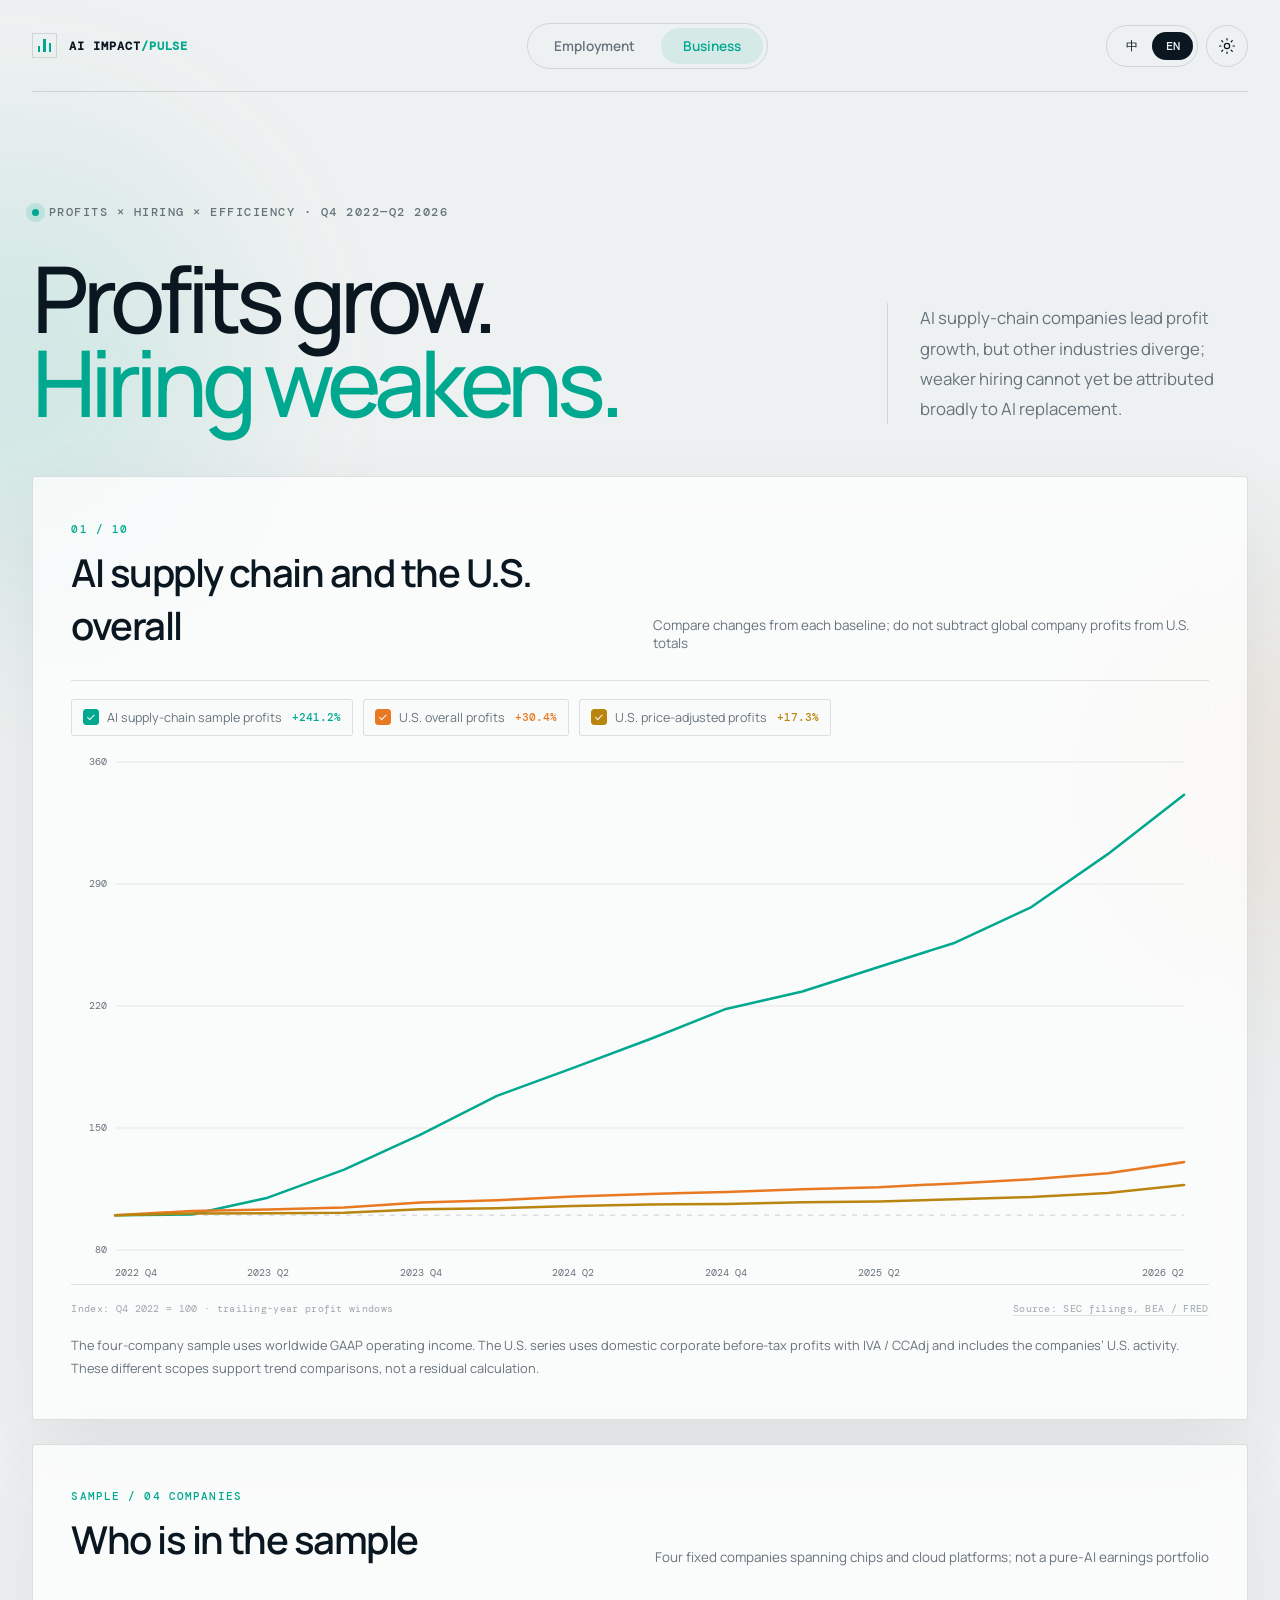
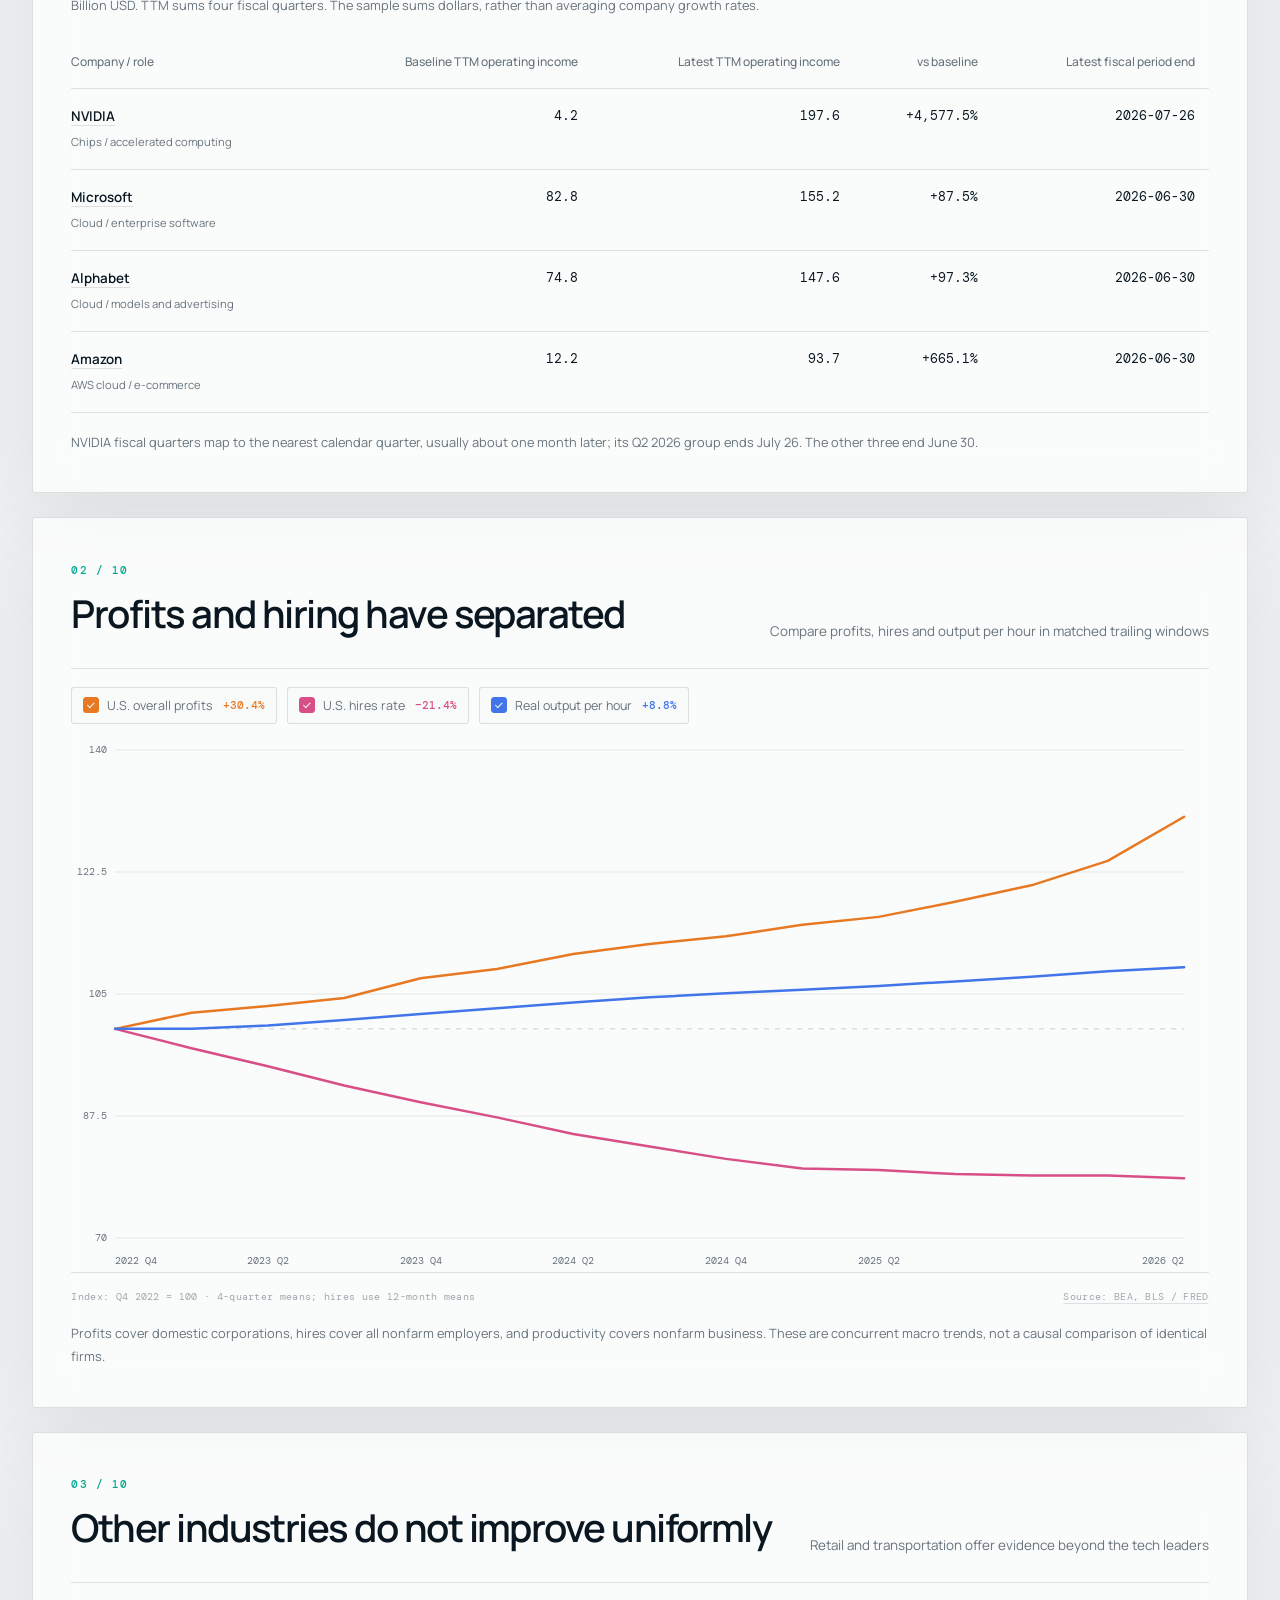
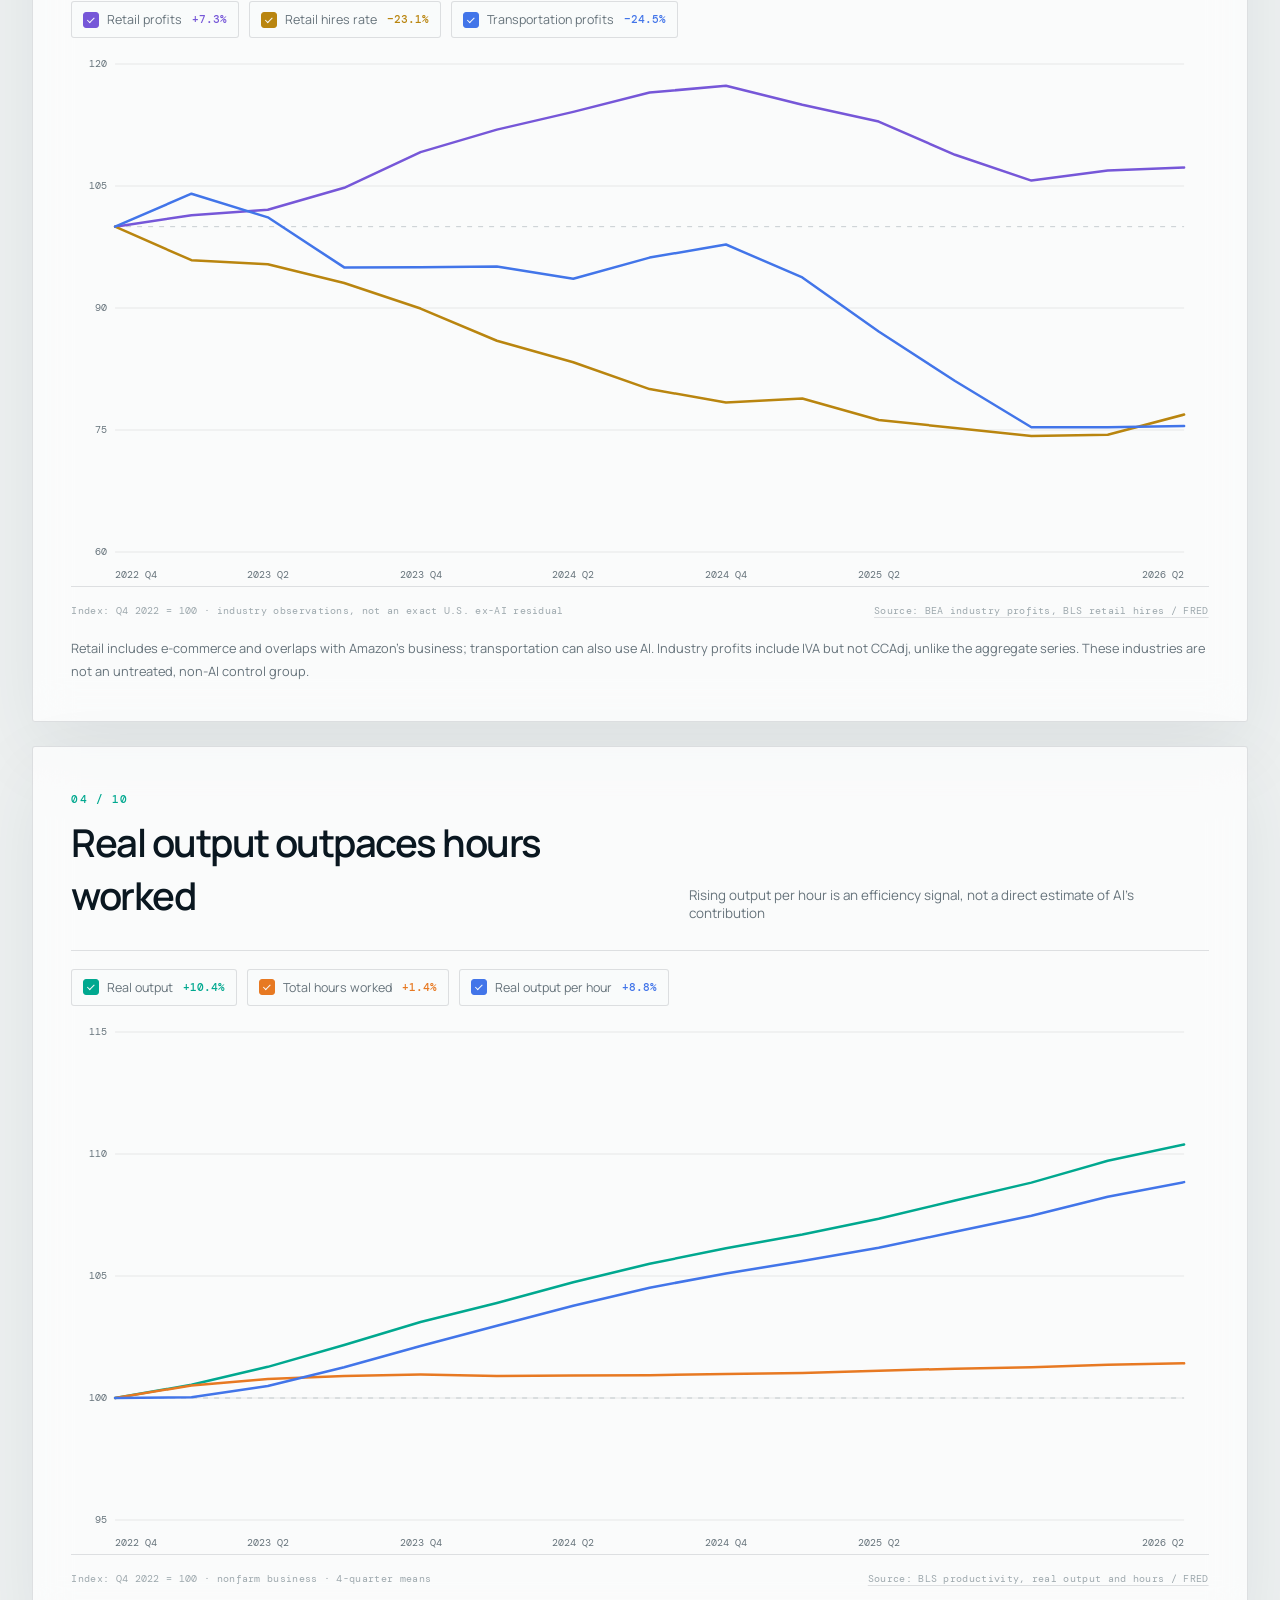
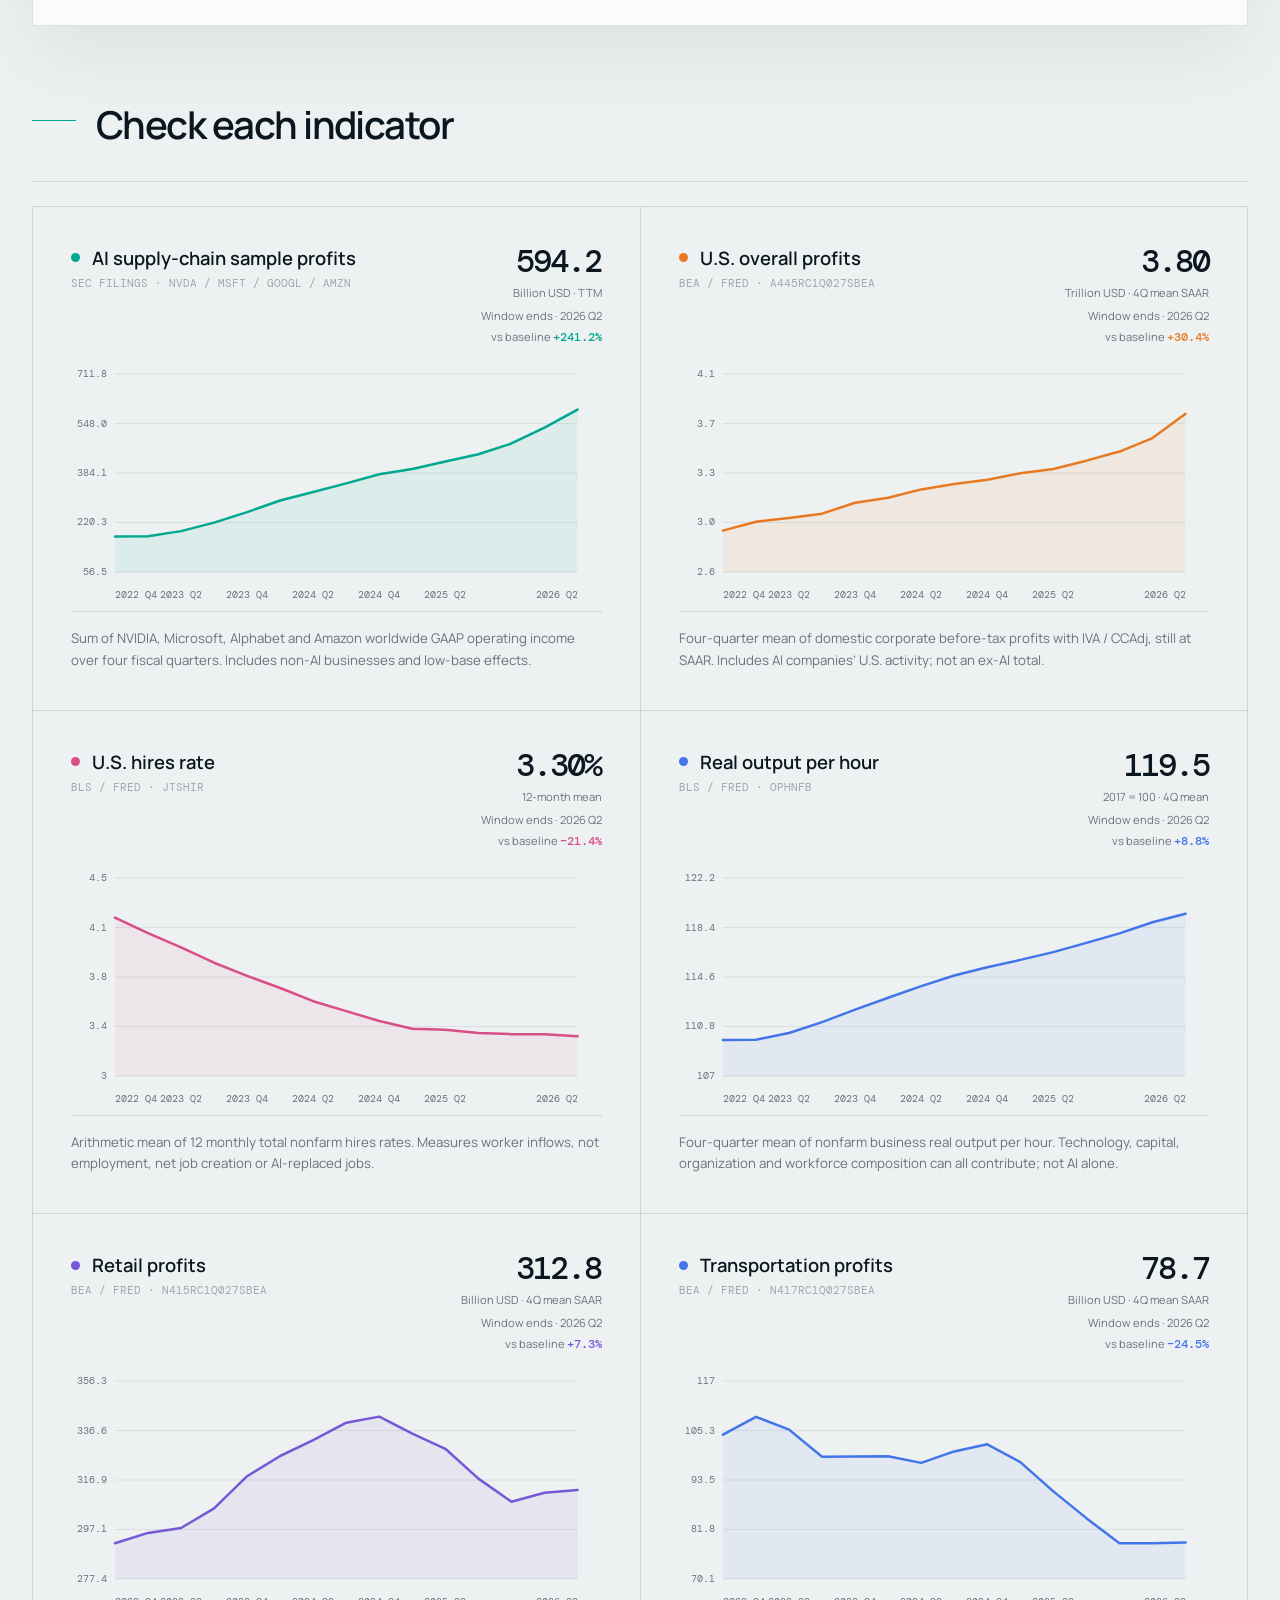
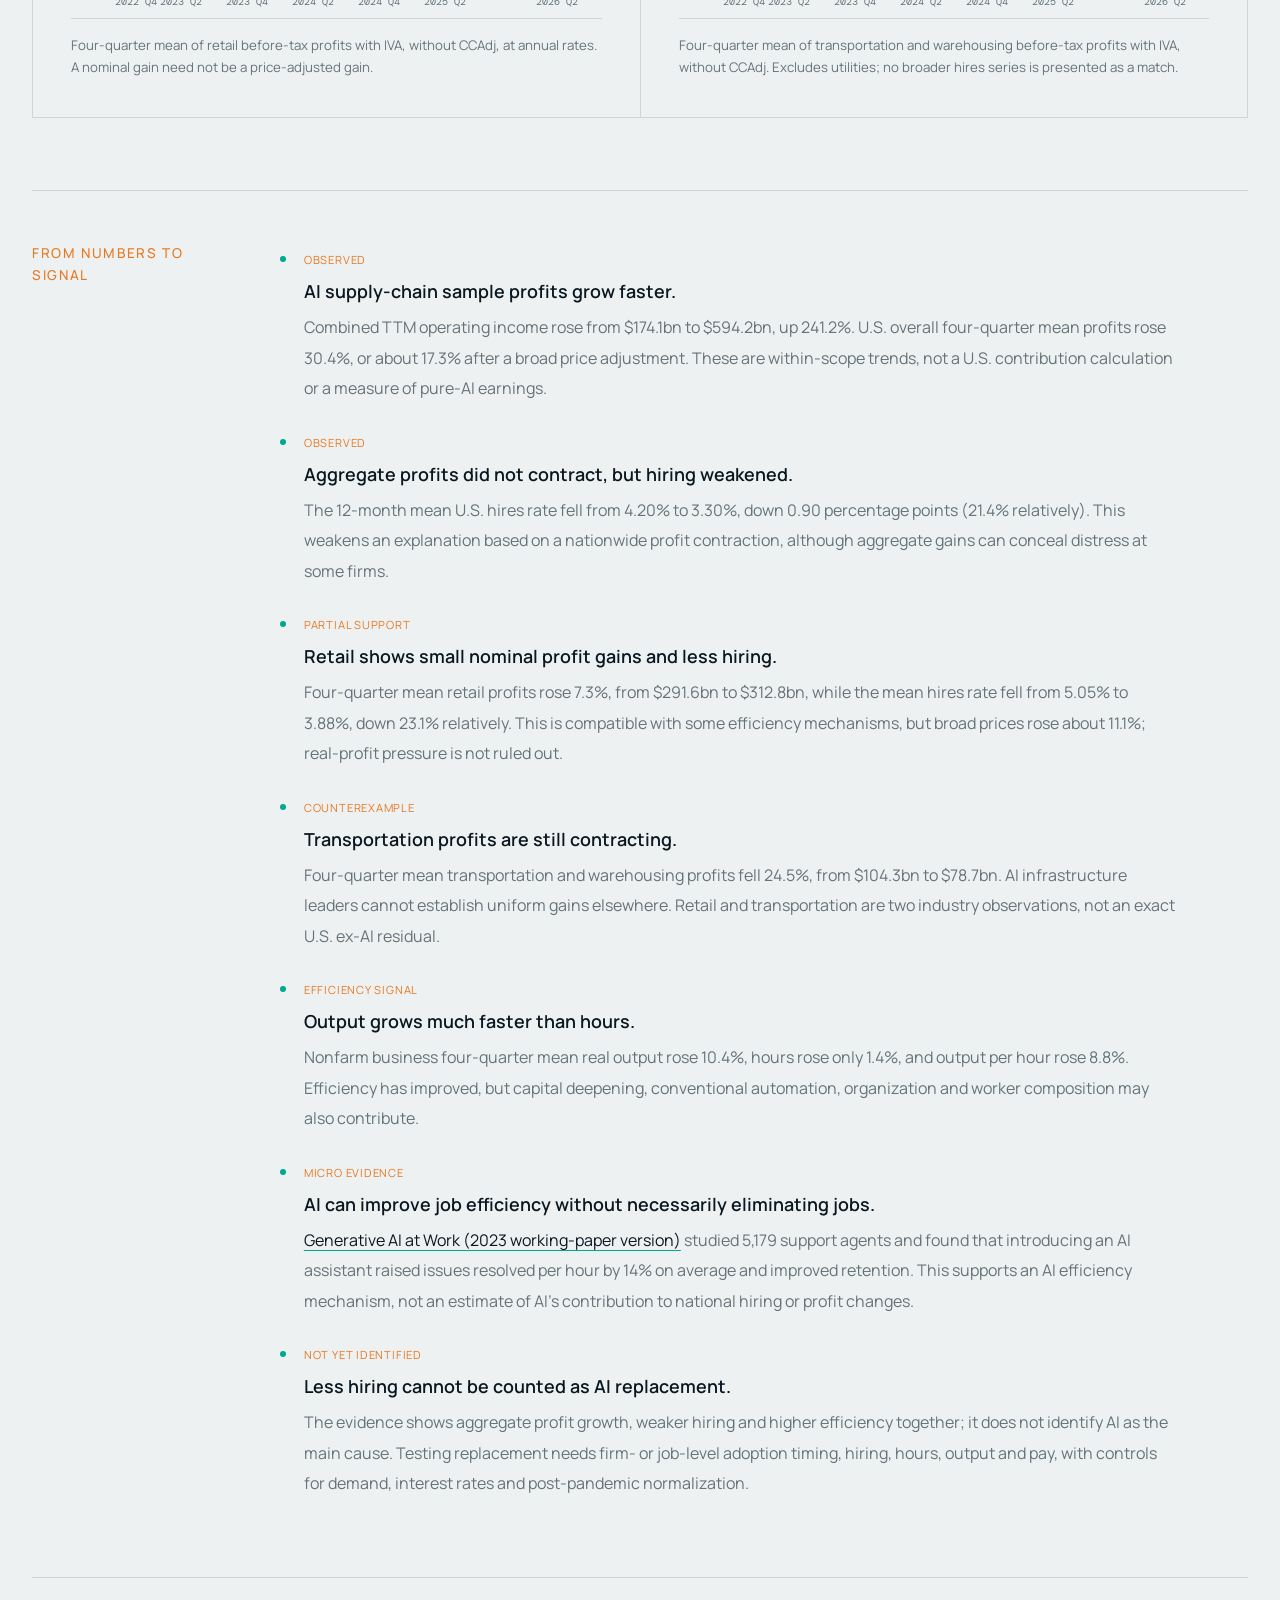
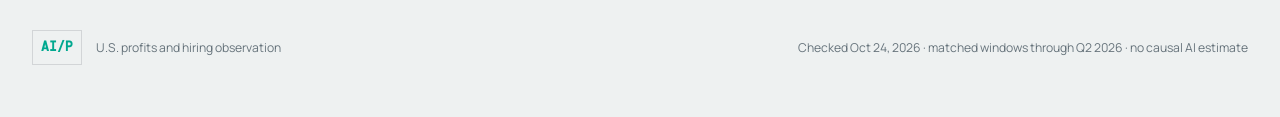
==== commit 067c7bde: "修复静态资源缓存混用导致的undefined并增加文案回退" ====
--- a/business.html
+++ b/business.html
@@ -7,7 +7,7 @@
   <meta name="color-scheme" content="light dark">
   <title>企业｜AI 时代的数据观察</title>
   <link rel="icon" type="image/svg+xml" href="data:image/svg+xml,%3Csvg xmlns='http://www.w3.org/2000/svg' viewBox='0 0 64 64'%3E%3Crect width='64' height='64' rx='16' fill='%2309141f'/%3E%3Cpath d='M11 43l12-13 10 7 20-22' fill='none' stroke='%235eead4' stroke-width='6' stroke-linecap='round' stroke-linejoin='round'/%3E%3Ccircle cx='53' cy='15' r='5' fill='%23ffb454'/%3E%3C/svg%3E">
-  <link rel="stylesheet" href="styles.css">
+  <link rel="stylesheet" href="styles.css?v=79b4de9bbfdf">
 </head>
 <body>
   <div class="ambient ambient-a" aria-hidden="true"></div>
@@ -100,7 +100,7 @@
   </footer>
 
   <div class="tooltip" id="tooltip" role="status" aria-live="polite"></div>
-  <script src="business.js"></script>
-  <script src="charts.js"></script>
+  <script src="business.js?v=ea446032b87a"></script>
+  <script src="charts.js?v=48e4c761e6e1"></script>
 </body>
 </html>
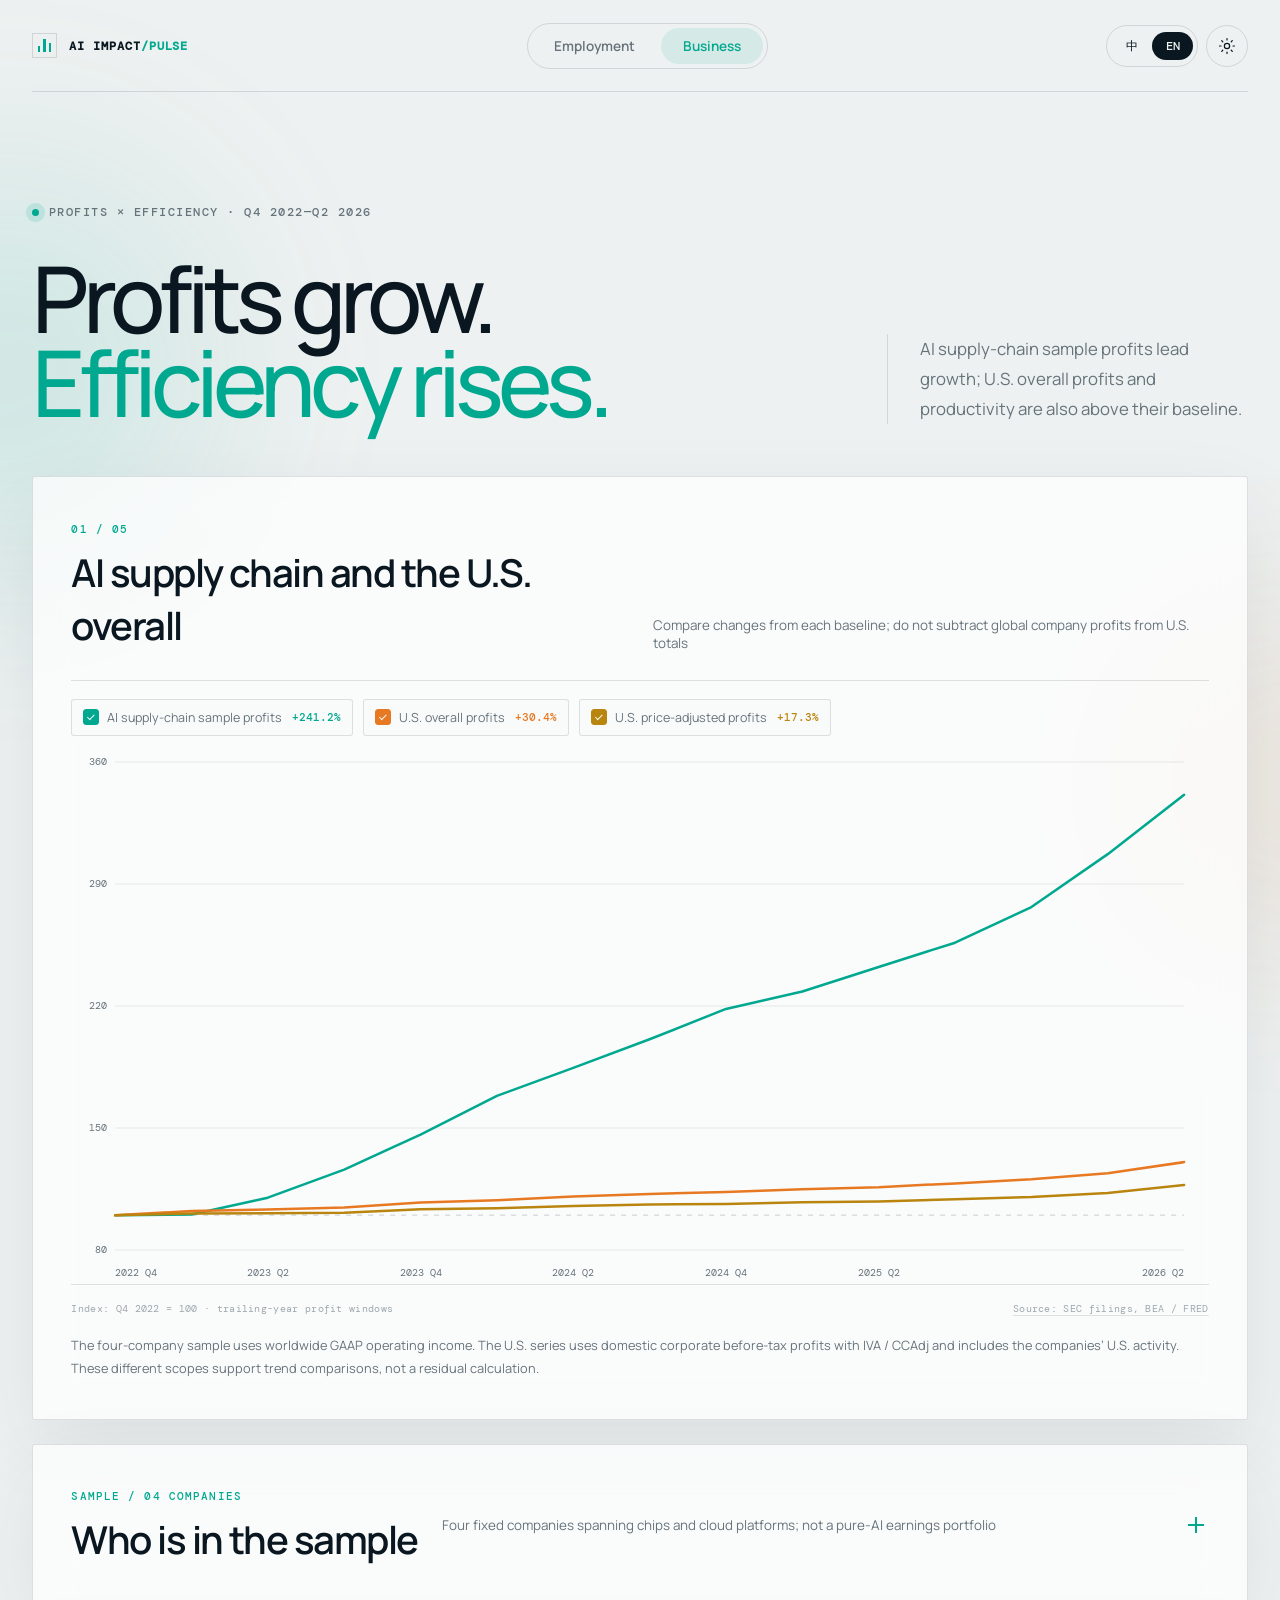
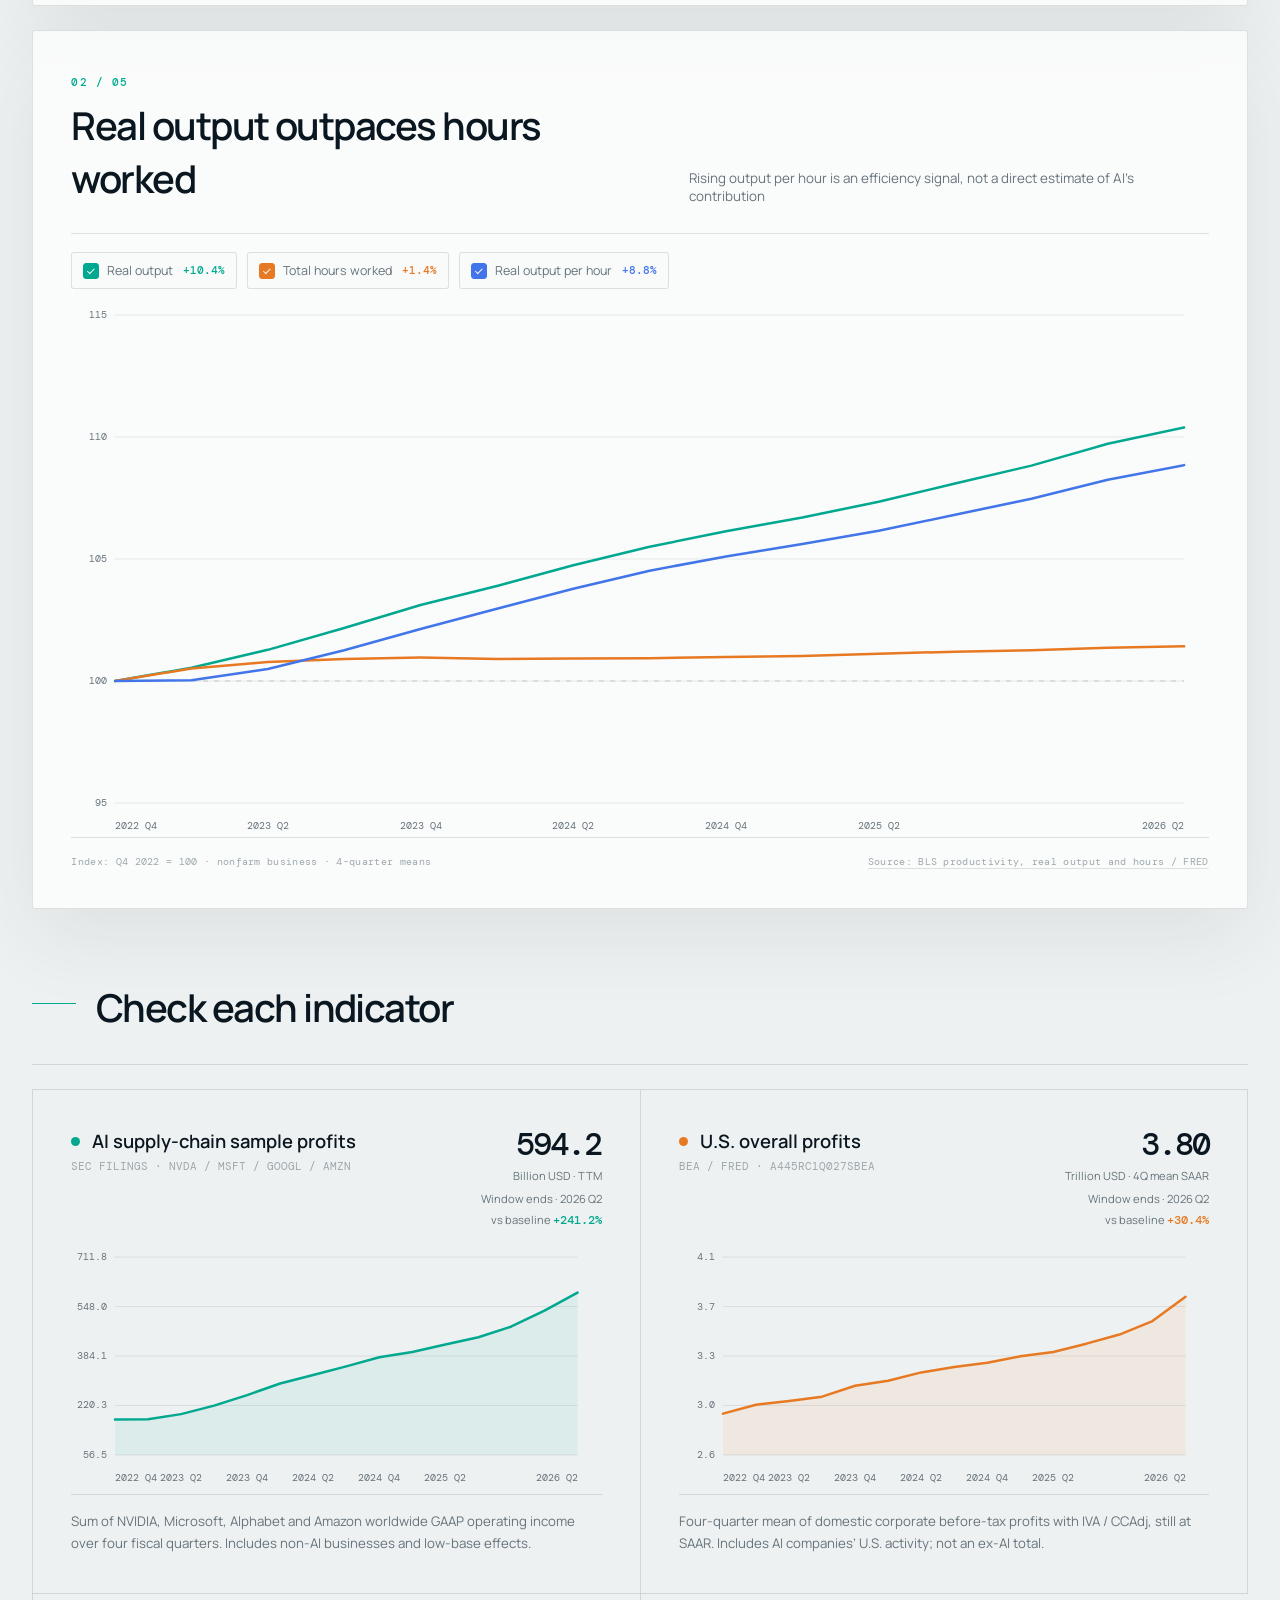
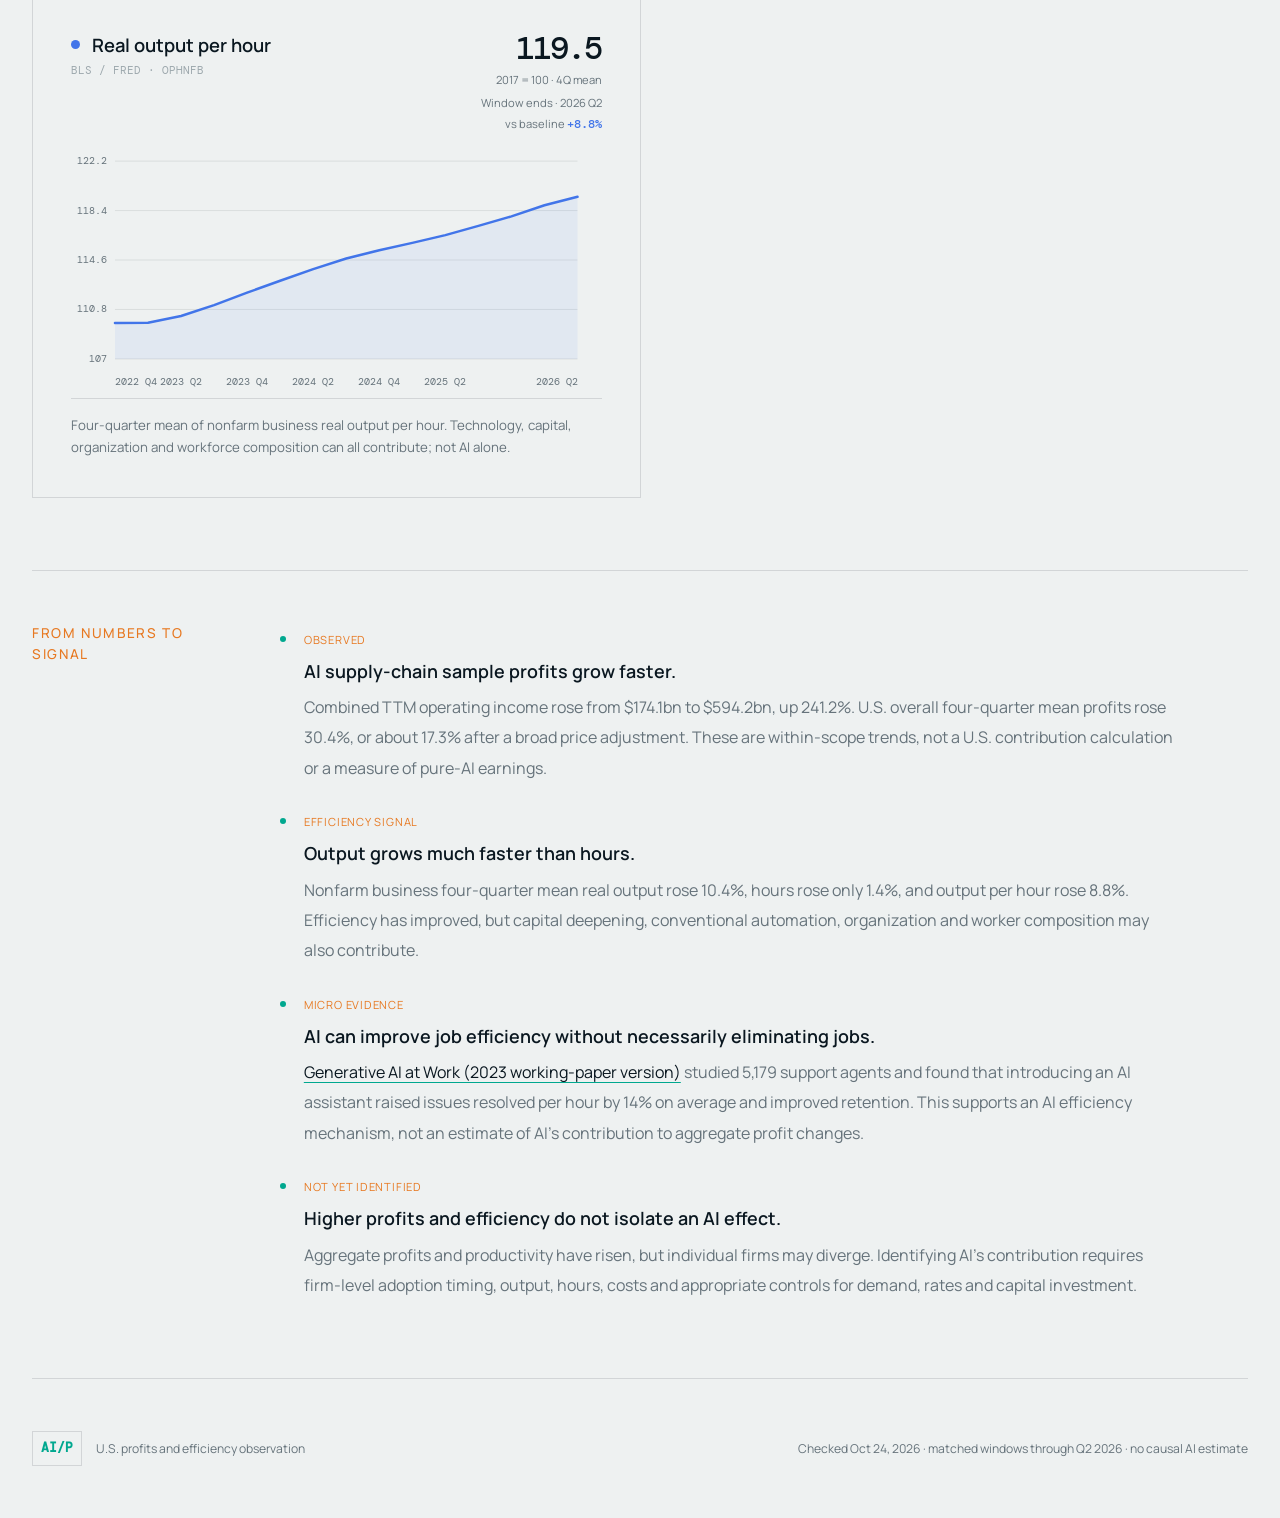
==== commit 7d710cd3: "精简企业页指标并将公司样本改为折叠展开" ====
--- a/business.html
+++ b/business.html
@@ -3,11 +3,11 @@
 <head>
   <meta charset="utf-8">
   <meta name="viewport" content="width=device-width, initial-scale=1">
-  <meta name="description" content="比较 AI 产业链公司与美国整体盈利，结合其它行业、招聘和生产率数据检验 AI 替代与提效的解释。">
+  <meta name="description" content="比较 AI 产业链公司与美国整体盈利，结合实际产出、工时和生产率观察效率变化。">
   <meta name="color-scheme" content="light dark">
-  <title>企业｜AI 时代的数据观察</title>
+  <title>企业｜AI 盈利与效率</title>
   <link rel="icon" type="image/svg+xml" href="data:image/svg+xml,%3Csvg xmlns='http://www.w3.org/2000/svg' viewBox='0 0 64 64'%3E%3Crect width='64' height='64' rx='16' fill='%2309141f'/%3E%3Cpath d='M11 43l12-13 10 7 20-22' fill='none' stroke='%235eead4' stroke-width='6' stroke-linecap='round' stroke-linejoin='round'/%3E%3Ccircle cx='53' cy='15' r='5' fill='%23ffb454'/%3E%3C/svg%3E">
-  <link rel="stylesheet" href="styles.css?v=79b4de9bbfdf">
+  <link rel="stylesheet" href="styles.css?v=6e21b7a8ffc6">
 </head>
 <body>
   <div class="ambient ambient-a" aria-hidden="true"></div>
@@ -33,53 +33,37 @@
 
   <main id="top" class="business-main">
     <section class="intro" aria-labelledby="pageTitle">
-      <div class="eyebrow"><span class="pulse-dot"></span><span data-i18n="eyebrow">盈利 × 招聘 × 效率 · 2022 Q4—2026 Q2</span></div>
+      <div class="eyebrow"><span class="pulse-dot"></span><span data-i18n="eyebrow">盈利 × 效率 · 2022 Q4—2026 Q2</span></div>
       <div class="intro-grid">
         <div>
-          <h1 id="pageTitle" data-i18n="title">整体利润增，<br><em>招聘仍走弱。</em></h1>
+          <h1 id="pageTitle" data-i18n="title">利润增长，<br><em>效率同步提升。</em></h1>
         </div>
         <div class="intro-copy">
-          <p data-i18n="dek">AI 产业链样本盈利增幅领先，但其它行业表现分化，尚不能把招聘减弱统一归因为 AI 替代。</p>
+          <p data-i18n="dek">AI 产业链样本盈利增幅领先，美国整体利润与生产率也高于起点。</p>
         </div>
       </div>
     </section>
 
     <section class="overview-panel" aria-labelledby="overviewChartTitle">
-      <div class="panel-head"><div><span class="section-no">01 / 10</span><h2 data-i18n="overviewTitle" id="overviewChartTitle">AI 产业链样本与美国整体</h2></div><p data-i18n="overviewHint">比较各自起点以来的变化，不把全球公司利润从美国总量中相减</p></div>
+      <div class="panel-head"><div><span class="section-no">01 / 05</span><h2 data-i18n="overviewTitle" id="overviewChartTitle">AI 产业链样本与美国整体</h2></div><p data-i18n="overviewHint">比较各自起点以来的变化，不把全球公司利润从美国总量中相减</p></div>
       <div class="legend" id="mainLegend"></div>
       <div class="chart chart-large" id="overviewChart" role="img" aria-label="AI产业链样本经营利润与美国境内企业利润的起点归一化趋势"></div>
       <div class="source-row"><span data-i18n="unit">指数：2022 Q4 = 100 · 利润采用近一年窗口</span><a data-i18n="source" href="https://fred.stlouisfed.org/series/A445RC1Q027SBEA" target="_blank" rel="noopener">来源：SEC 财报、BEA / FRED</a></div>
       <p data-i18n="scopeNote" class="method-note">样本为四家公司的全球 GAAP 经营利润；美国整体为境内公司制企业税前利润（含 IVA / CCAdj），且包含样本在美活动。两者口径不同，只作增长趋势参照。</p>
     </section>
 
-    <section class="overview-panel sample-panel" aria-labelledby="sampleTitle">
-      <div class="panel-head"><div><span class="section-no">SAMPLE / 04 COMPANIES</span><h2 data-i18n="sampleTitle" id="sampleTitle">样本由谁组成</h2></div><p data-i18n="sampleHint">固定四家公司：芯片与云平台；不是“纯 AI 利润”组合</p></div>
+    <details class="overview-panel sample-panel">
+      <summary class="panel-head"><div><span class="section-no">SAMPLE / 04 COMPANIES</span><h2 data-i18n="sampleTitle" id="sampleTitle">样本由谁组成</h2></div><p data-i18n="sampleHint">固定四家公司：芯片与云平台；不是“纯 AI 利润”组合</p><span class="sample-toggle" aria-hidden="true"></span></summary>
       <p class="method-note" data-i18n="companyUnit">单位：十亿美元；TTM 为近四个财季之和。样本采用总额加权，不是四家公司增幅的简单平均。</p>
       <div class="table-scroll"><table class="company-table"><caption class="visually-hidden" data-i18n="sampleTitle">样本由谁组成</caption>
         <thead><tr><th data-i18n="companyHead" scope="col">公司 / 产业链角色</th><th data-i18n="baseHead" scope="col">起点 TTM 经营利润</th><th data-i18n="latestHead" scope="col">最新 TTM 经营利润</th><th data-i18n="changeHead" scope="col">较起点</th><th data-i18n="periodHead" scope="col">最新财季结束日</th></tr></thead>
         <tbody data-i18n="companyRows"><tr><th scope="row"><a href="https://www.sec.gov/edgar/browse/?CIK=1045810" target="_blank" rel="noopener">NVIDIA</a><small>芯片 / 加速计算</small></th><td>4.2</td><td>197.6</td><td>+4,577.5%</td><td>2026-07-26</td></tr><tr><th scope="row"><a href="https://www.sec.gov/edgar/browse/?CIK=789019" target="_blank" rel="noopener">Microsoft</a><small>云平台 / 企业软件</small></th><td>82.8</td><td>155.2</td><td>+87.5%</td><td>2026-06-30</td></tr><tr><th scope="row"><a href="https://www.sec.gov/edgar/browse/?CIK=1652044" target="_blank" rel="noopener">Alphabet</a><small>云平台 / 模型与广告</small></th><td>74.8</td><td>147.6</td><td>+97.3%</td><td>2026-06-30</td></tr><tr><th scope="row"><a href="https://www.sec.gov/edgar/browse/?CIK=1018724" target="_blank" rel="noopener">Amazon</a><small>AWS 云平台 / 电商</small></th><td>12.2</td><td>93.7</td><td>+665.1%</td><td>2026-06-30</td></tr></tbody>
       </table></div>
       <p data-i18n="companyPeriod" class="method-note">NVIDIA 财季按最近自然季度归组，通常滞后约一个月；其 2026 Q2 组包含截至 7 月 26 日的财季。其他三家截至 6 月 30 日。</p>
-    </section>
-
-    <section class="overview-panel" aria-labelledby="macroChartTitle">
-      <div class="panel-head"><div><span class="section-no">02 / 10</span><h2 data-i18n="macroTitle" id="macroChartTitle">整体利润增长，招聘并未同步</h2></div><p data-i18n="macroHint">在同一时间窗内比较利润、招聘率和每小时产出</p></div>
-      <div class="legend" id="macroLegend"></div>
-      <div class="chart chart-large" id="macroChart" role="img" aria-label="美国整体利润、雇佣率与生产率的趋势比较"></div>
-      <div class="source-row"><span data-i18n="macroUnit">指数：2022 Q4 = 100 · 利润、生产率为近四季均值，招聘为近 12 个月均值</span><a data-i18n="macroSource" href="https://fred.stlouisfed.org/series/JTSHIR" target="_blank" rel="noopener">来源：BEA、BLS / FRED</a></div>
-      <p class="method-note" data-i18n="macroNote">利润覆盖境内公司制企业，雇佣率覆盖全部非农雇主，生产率为非农商业部门；它们是宏观同期趋势，不是同一批企业的因果比较。</p>
-    </section>
-
-    <section class="overview-panel" aria-labelledby="industryChartTitle">
-      <div class="panel-head"><div><span class="section-no">03 / 10</span><h2 data-i18n="industryTitle" id="industryChartTitle">其它行业没有一致的盈利改善</h2></div><p data-i18n="industryHint">观察零售与运输仓储，避免仅从科技龙头推断全美</p></div>
-      <div class="legend" id="industryLegend"></div>
-      <div class="chart chart-large" id="industryChart" role="img" aria-label="零售利润、零售招聘和运输仓储利润的趋势比较"></div>
-      <div class="source-row"><span data-i18n="industryUnit">指数：2022 Q4 = 100 · 行业是观察样本，不是严格“剔除 AI”后的其余美国企业</span><a data-i18n="industrySource" href="https://fred.stlouisfed.org/series/N415RC1Q027SBEA" target="_blank" rel="noopener">来源：BEA 行业利润、BLS 零售招聘 / FRED</a></div>
-      <p data-i18n="industryNote" class="method-note">零售包含电商等业务，与亚马逊集团存在业务交叉；运输仓储也可能使用 AI。行业利润含 IVA、不含 CCAdj，与整体利润定义有差异。不能将这些行业当作“未使用 AI”的对照组。</p>
-    </section>
+    </details>
 
     <section class="overview-panel" aria-labelledby="efficiencyChartTitle">
-      <div class="panel-head"><div><span class="section-no">04 / 10</span><h2 data-i18n="efficiencyTitle" id="efficiencyChartTitle">实际产出跑赢工时，效率确有提升</h2></div><p data-i18n="efficiencyHint">每小时产出上升是提效线索，不是 AI 贡献的直接测量</p></div>
+      <div class="panel-head"><div><span class="section-no">02 / 05</span><h2 data-i18n="efficiencyTitle" id="efficiencyChartTitle">实际产出跑赢工时，效率确有提升</h2></div><p data-i18n="efficiencyHint">每小时产出上升是提效线索，不是 AI 贡献的直接测量</p></div>
       <div class="legend" id="efficiencyLegend"></div>
       <div class="chart chart-large" id="efficiencyChart" role="img" aria-label="非农商业实际产出、劳动工时与每小时产出的趋势比较"></div>
       <div class="source-row"><span data-i18n="efficiencyUnit">指数：2022 Q4 = 100 · 非农商业部门 · 近四季均值</span><a data-i18n="efficiencySource" href="https://fred.stlouisfed.org/series/OPHNFB" target="_blank" rel="noopener">来源：BLS 劳动生产率、实际产出与工时 / FRED</a></div>
@@ -91,16 +75,16 @@
     </section>
     <section class="reading" aria-labelledby="readingTitle">
       <h2 data-i18n="readingKicker" class="reading-kicker" id="readingTitle">从数字到信号</h2>
-      <ul data-i18n="readingText" class="reading-list"><li><span class="evidence-label">已观察到</span><strong>AI 产业链样本盈利增长更快。</strong>四家公司 TTM 经营利润合计从 1,741 亿增至 5,942 亿美元，增长 241.2%；美国整体近四季平均利润增长 30.4%，价格调整后约增 17.3%。这是各自口径内的趋势比较，不代表样本贡献了多少美国利润，也不是纯 AI 收入或利润的测量。</li><li><span class="evidence-label">已观察到</span><strong>整体利润没有收缩，招聘率却下降。</strong>同期全美近 12 个月平均雇佣率从 4.20% 降至 3.30%，下降 0.90 个百分点（相对下降 21.4%）。利润与招聘背离，削弱了“全国性利润收缩导致少招人”的解释；但总量增长仍可能掩盖部分企业经营恶化。</li><li><span class="evidence-label">局部支持</span><strong>零售业出现利润小涨、招聘减少。</strong>零售利润近四季均值从 2,916 亿增至 3,128 亿美元，名义增长 7.3%；平均雇佣率从 5.05% 降至 3.88%，相对下降 23.1%。这符合部分提效机制，但同期整体价格水平上升约 11.1%，不能据此排除实际利润压力。</li><li><span class="evidence-label">行业反例</span><strong>运输仓储业利润仍在收缩。</strong>其利润近四季均值下降 24.5%，从 1,043 亿降至 787 亿美元。AI 基建公司的高增长不能外推为其它行业已普遍受益；零售与运输也只是两个行业观察，不是严格剔除 AI 的全美剩余企业。</li><li><span class="evidence-label">提效线索</span><strong>产出增长明显快于工时。</strong>非农商业实际产出近四季均值增长 10.4%，总工时仅增 1.4%，每小时实际产出增长 8.8%。这支持生产效率提高的现象，但资本深化、传统自动化、组织调整和人员结构也可能解释一部分变化。</li><li><span class="evidence-label">微观实证</span><strong>AI 能提高岗位效率，不等于必然减少岗位。</strong><a href="https://www.nber.org/papers/w31161" target="_blank" rel="noopener">Generative AI at Work（2023 年工作论文）</a>研究了 5,179 名客服人员，发现引入生成式 AI 助手后，每小时解决问题数量平均提高 14%，员工留任率也改善。这支持 AI 确有提效机制，但不是全美招聘下降或利润增长中 AI 贡献的估计。</li><li><span class="evidence-label">尚待归因</span><strong>不能把少招人直接换算成 AI 替代。</strong>现有证据支持“整体利润增长、招聘转弱、效率提高同时存在”，尚不足以确认 AI 是主因。识别替代与提效，需要企业或岗位层面的 AI 采用时间、招聘和工时、产出及工资数据，并控制需求、利率和疫情后招聘正常化。</li></ul>
+      <ul data-i18n="readingText" class="reading-list"><li><span class="evidence-label">已观察到</span><strong>AI 产业链样本盈利增长更快。</strong>四家公司 TTM 经营利润合计从 1,741 亿增至 5,942 亿美元，增长 241.2%；美国整体近四季平均利润增长 30.4%，价格调整后约增 17.3%。这是各自口径内的趋势比较，不代表样本贡献了多少美国利润，也不是纯 AI 收入或利润的测量。</li><li><span class="evidence-label">提效线索</span><strong>产出增长明显快于工时。</strong>非农商业实际产出近四季均值增长 10.4%，总工时仅增 1.4%，每小时实际产出增长 8.8%。这支持生产效率提高的现象，但资本深化、传统自动化、组织调整和人员结构也可能解释一部分变化。</li><li><span class="evidence-label">微观实证</span><strong>AI 能提高岗位效率，不等于必然减少岗位。</strong><a href="https://www.nber.org/papers/w31161" target="_blank" rel="noopener">Generative AI at Work（2023 年工作论文）</a>研究了 5,179 名客服人员，发现引入生成式 AI 助手后，每小时解决问题数量平均提高 14%，员工留任率也改善。这支持 AI 确有提效机制，但不是宏观利润增长中 AI 贡献的估计。</li><li><span class="evidence-label">尚待归因</span><strong>利润与效率提升，尚不能单独归因于 AI。</strong>整体利润和生产率增长是已观察到的现象，但不同企业可能表现分化；识别 AI 的贡献仍需企业层面的采用时间、产出、工时、成本与合适对照，并控制需求、利率及资本投入变化。</li></ul>
     </section>
   </main>
   <footer>
-    <div><span class="footer-mark">AI/P</span><span data-i18n="footerText">美国企业盈利与招聘观察</span></div>
+    <div><span class="footer-mark">AI/P</span><span data-i18n="footerText">美国企业盈利与效率观察</span></div>
     <p data-i18n="footerNote">静态数据核查：2026.10.24 · 同期比较截至 2026 Q2 · 结论不作 AI 因果估计</p>
   </footer>
 
   <div class="tooltip" id="tooltip" role="status" aria-live="polite"></div>
-  <script src="business.js?v=ea446032b87a"></script>
+  <script src="business.js?v=fdf9cf413669"></script>
   <script src="charts.js?v=48e4c761e6e1"></script>
 </body>
 </html>
--- a/styles.css
+++ b/styles.css
@@ -137,6 +137,14 @@
 .reference-line { stroke: var(--faint); stroke-width: 1; stroke-dasharray: 5 6; vector-effect: non-scaling-stroke; opacity: .55; }
 .method-note { margin: 18px 0 0; color: var(--muted); font-size: .8rem; line-height: 1.8; }
 .sample-panel > .method-note:first-of-type { margin: 0 0 18px; }
+.sample-panel > summary { cursor: pointer; list-style: none; margin-bottom: 0; align-items: center; }
+.sample-panel > summary::-webkit-details-marker { display: none; }
+.sample-panel[open] > summary { margin-bottom: 28px; }
+.sample-panel > summary:focus-visible { outline: 2px solid var(--teal); outline-offset: 8px; }
+.sample-toggle { flex: 0 0 26px; width: 26px; height: 26px; position: relative; color: var(--teal); margin-left: auto; }
+.sample-toggle::before, .sample-toggle::after { content: ""; position: absolute; background: currentColor; left: 5px; top: 12px; width: 16px; height: 2px; }
+.sample-toggle::after { transform: rotate(90deg); }
+.sample-panel[open] .sample-toggle::after { transform: rotate(0); }
 .table-scroll { overflow-x: auto; max-width: 100%; }
 .company-table { border-collapse: collapse; width: 100%; min-width: 740px; font-size: .84rem; }
 .company-table th, .company-table td { border-bottom: 1px solid var(--line); padding: 18px 14px; text-align: right; vertical-align: top; }
